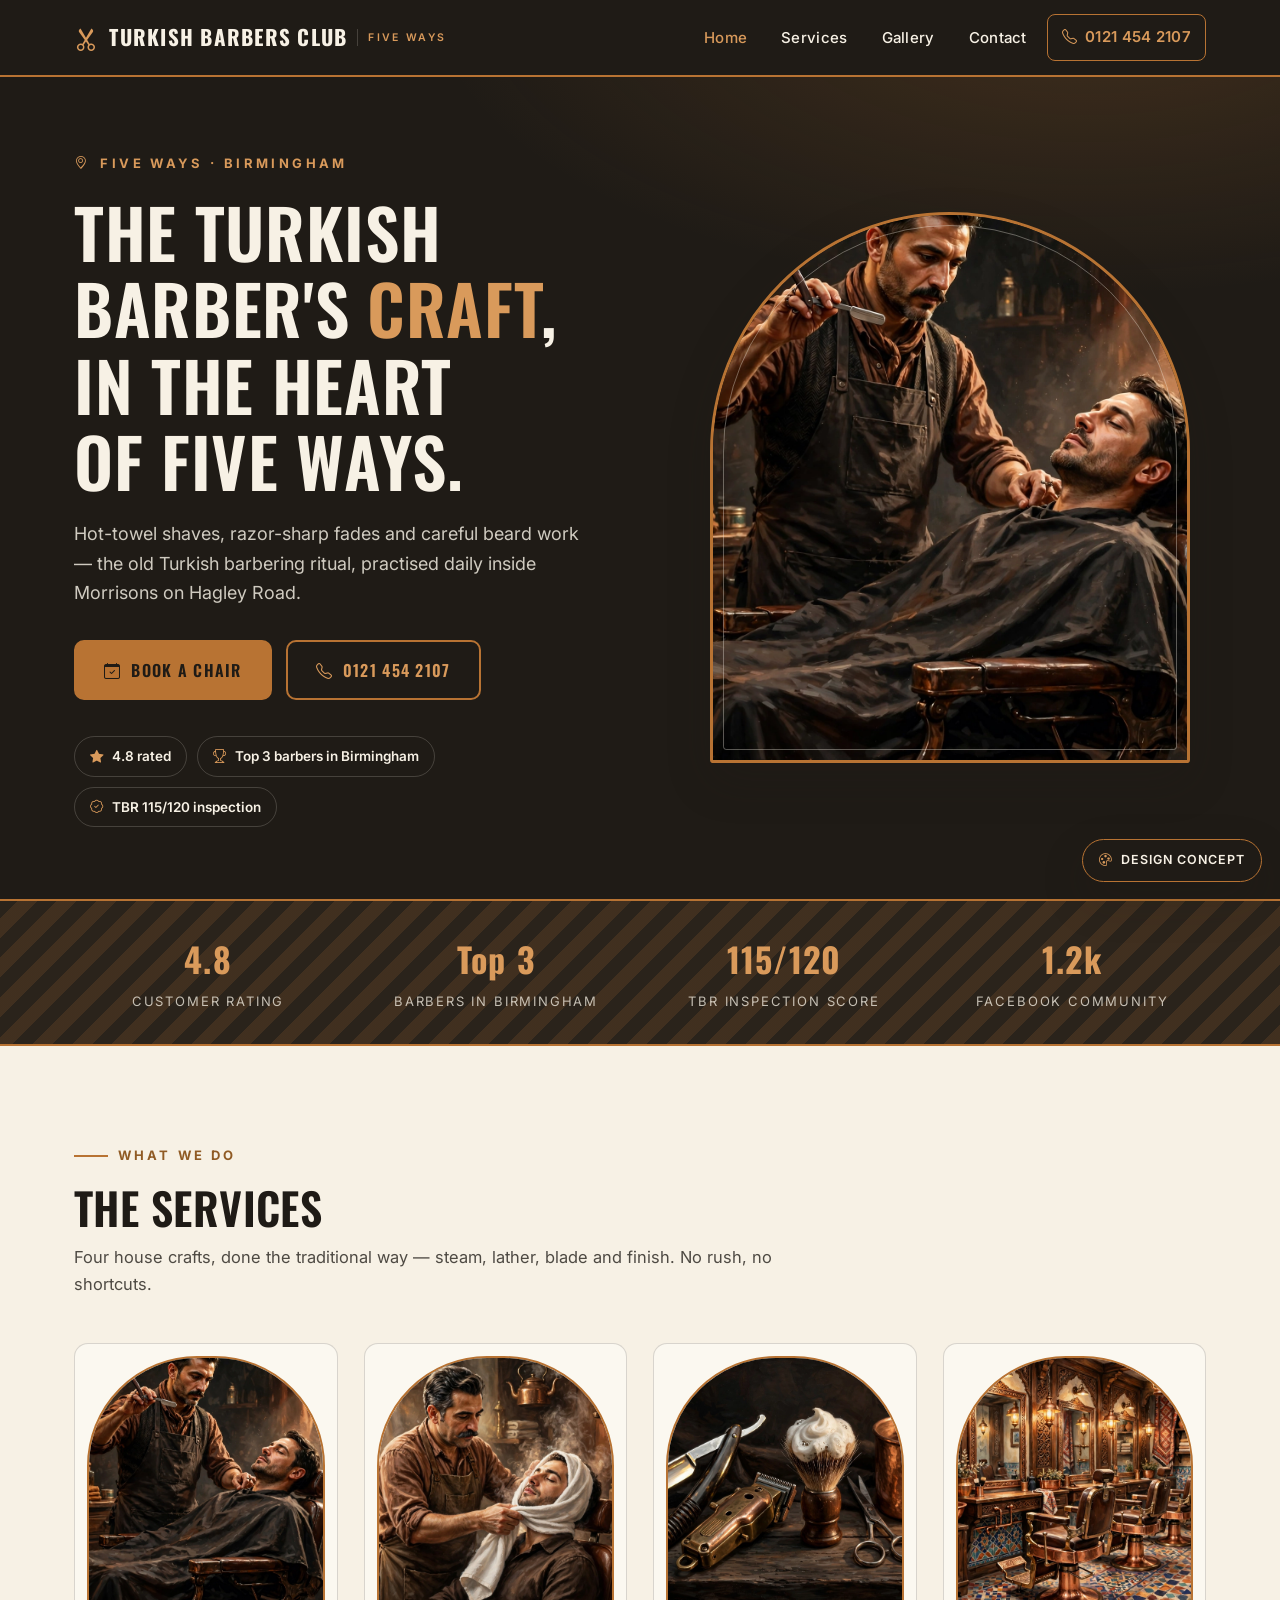
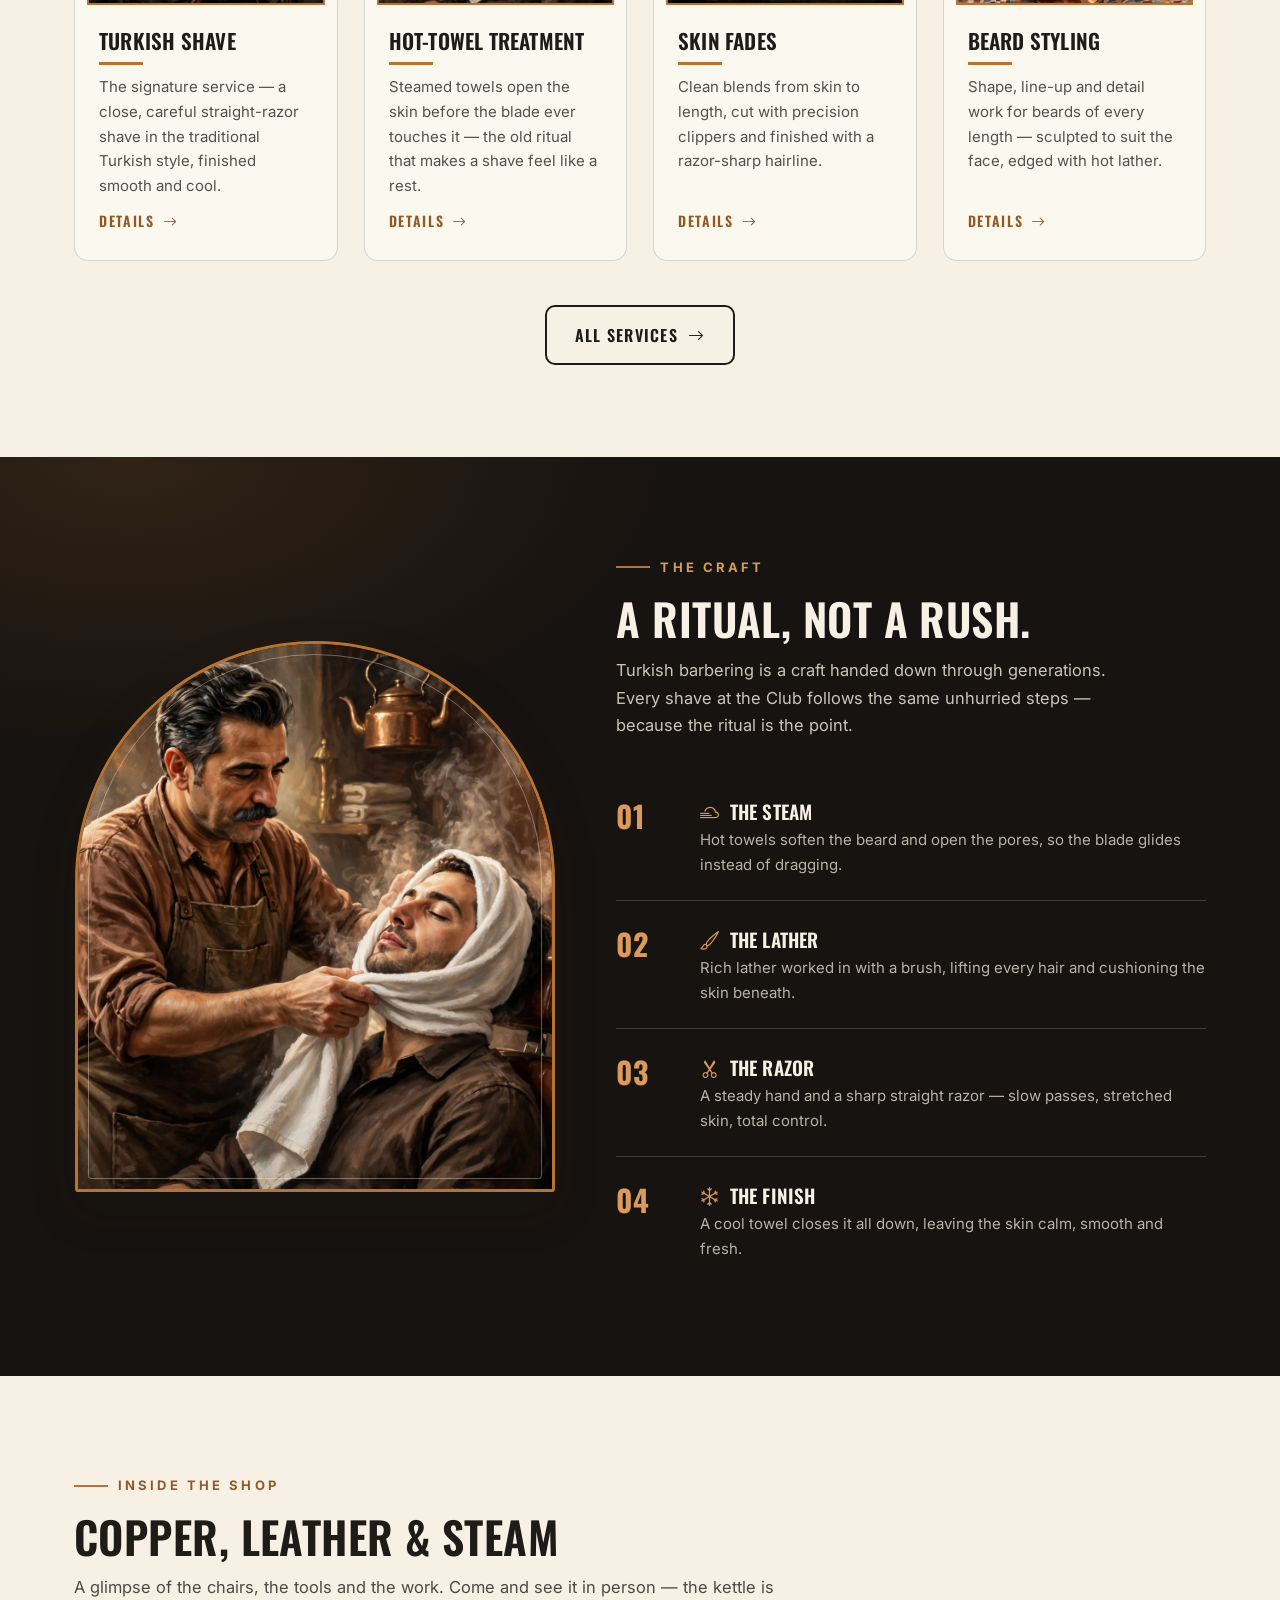
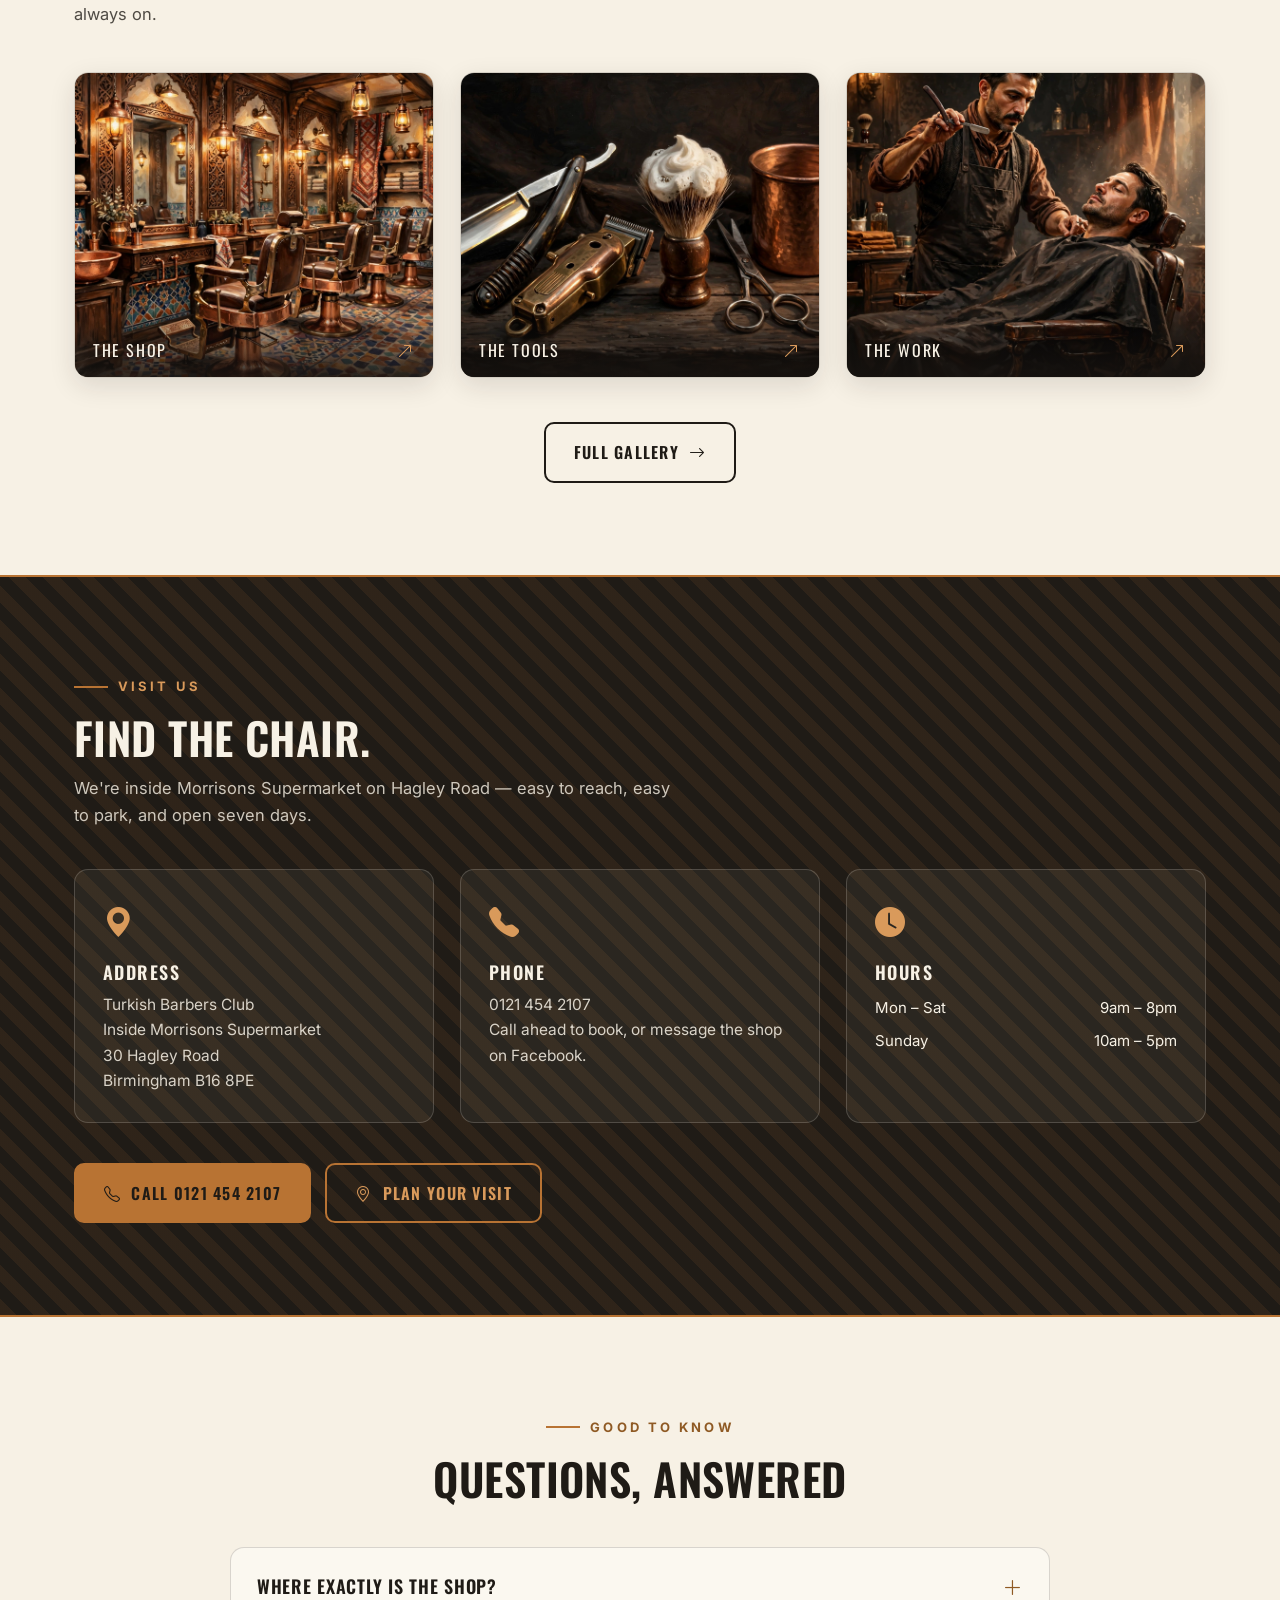
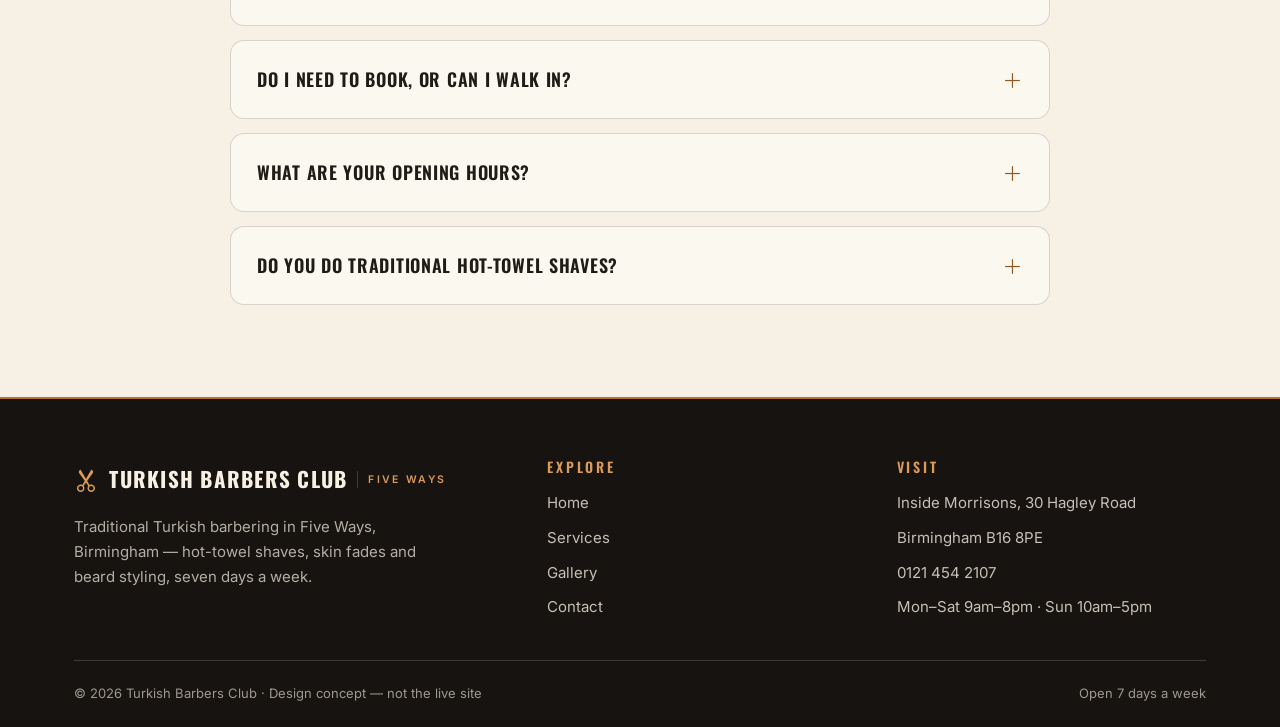
==== index.html @ b666303f "Demo website concept for Turkish Barbers Club Five Ways (Birmingham, UK)" ====
<!DOCTYPE html>
<html lang="en">
<head>
<meta charset="UTF-8">
<meta name="viewport" content="width=device-width, initial-scale=1.0">
<title>Turkish Barbers Club — Five Ways, Birmingham | Traditional Turkish Barbershop</title>
<meta name="description" content="Turkish Barbers Club, inside Morrisons Supermarket, 30 Hagley Road, Birmingham B16 8PE. Traditional Turkish barbering — hot-towel shaves, skin fades and beard styling. Rated 4.8, top 3 barbers in Birmingham.">
<link rel="preconnect" href="https://fonts.googleapis.com">
<link rel="preconnect" href="https://fonts.gstatic.com" crossorigin>
<link href="https://fonts.googleapis.com/css2?family=Oswald:wght@500;600;700&family=Inter:wght@400;500;600&display=swap" rel="stylesheet">
<link rel="stylesheet" href="https://cdn.jsdelivr.net/npm/bootstrap-icons@1.11.3/font/bootstrap-icons.min.css">
<link rel="stylesheet" href="styles.css">
</head>
<body>

<div class="concept-badge"><i class="bi bi-palette"></i> Design concept</div>

<header class="site-header">
  <div class="wrap header-inner">
    <a class="brand" href="index.html"><i class="bi bi-scissors"></i> Turkish Barbers Club <small>Five Ways</small></a>
    <button class="menu-toggle" id="menuToggle" aria-label="Open menu" aria-expanded="false"><i class="bi bi-list"></i></button>
    <nav class="main-nav" id="mainNav" aria-label="Main navigation">
      <ul>
        <li><a href="index.html" class="active">Home</a></li>
        <li><a href="services.html">Services</a></li>
        <li><a href="gallery.html">Gallery</a></li>
        <li><a href="contact.html">Contact</a></li>
        <li><a href="tel:01214542107" class="nav-phone"><i class="bi bi-telephone"></i> 0121 454 2107</a></li>
      </ul>
    </nav>
  </div>
</header>

<main>
  <!-- 1. HERO -->
  <section class="hero">
    <div class="wrap">
      <div>
        <span class="hero-kicker"><i class="bi bi-geo-alt"></i> Five Ways · Birmingham</span>
        <h1>The Turkish barber's <span class="copper">craft</span>, in the heart of Five Ways.</h1>
        <p class="hero-sub">Hot-towel shaves, razor-sharp fades and careful beard work — the old Turkish barbering ritual, practised daily inside Morrisons on Hagley Road.</p>
        <div class="hero-cta">
          <a class="btn btn-copper" href="contact.html"><i class="bi bi-calendar-check"></i> Book a chair</a>
          <a class="btn btn-ghost" href="tel:01214542107"><i class="bi bi-telephone"></i> 0121 454 2107</a>
        </div>
        <div class="trust-chips">
          <span class="trust-chip"><i class="bi bi-star-fill"></i> 4.8 rated</span>
          <span class="trust-chip"><i class="bi bi-trophy"></i> Top 3 barbers in Birmingham</span>
          <span class="trust-chip"><i class="bi bi-patch-check"></i> TBR 115/120 inspection</span>
        </div>
      </div>
      <div class="arch-frame">
        <img src="images/hero-barber.webp" alt="Painterly illustration of a Turkish barber with a straight razor over a reclined client">
      </div>
    </div>
  </section>

  <!-- STATS BAND -->
  <div class="kilim" aria-label="Shop facts">
    <div class="wrap">
      <div class="stat"><b>4.8</b><span>Customer rating</span></div>
      <div class="stat"><b>Top 3</b><span>Barbers in Birmingham</span></div>
      <div class="stat"><b>115/120</b><span>TBR inspection score</span></div>
      <div class="stat"><b>1.2k</b><span>Facebook community</span></div>
    </div>
  </div>

  <!-- 2. SERVICES SHOWCASE -->
  <section class="section">
    <div class="wrap">
      <div class="section-head">
        <span class="eyebrow">What we do</span>
        <h2>The services</h2>
        <p>Four house crafts, done the traditional way — steam, lather, blade and finish. No rush, no shortcuts.</p>
      </div>
      <div class="svc-grid">
        <a class="svc-card" href="services.html">
          <div class="svc-photo"><img src="images/hero-barber.webp" alt="Painterly illustration of a barber with a straight razor" loading="lazy"></div>
          <div class="svc-body">
            <h3>Turkish Shave</h3>
            <span class="svc-rule"></span>
            <p>The signature service — a close, careful straight-razor shave in the traditional Turkish style, finished smooth and cool.</p>
            <span class="svc-link">Details <i class="bi bi-arrow-right"></i></span>
          </div>
        </a>
        <a class="svc-card" href="services.html">
          <div class="svc-photo"><img src="images/hot-towel-ritual.webp" alt="Painterly illustration of the hot-towel shave ritual" loading="lazy"></div>
          <div class="svc-body">
            <h3>Hot-Towel Treatment</h3>
            <span class="svc-rule"></span>
            <p>Steamed towels open the skin before the blade ever touches it — the old ritual that makes a shave feel like a rest.</p>
            <span class="svc-link">Details <i class="bi bi-arrow-right"></i></span>
          </div>
        </a>
        <a class="svc-card" href="services.html">
          <div class="svc-photo"><img src="images/tools-still-life.webp" alt="Painterly still life of clippers, straight razor and shaving brush" loading="lazy"></div>
          <div class="svc-body">
            <h3>Skin Fades</h3>
            <span class="svc-rule"></span>
            <p>Clean blends from skin to length, cut with precision clippers and finished with a razor-sharp hairline.</p>
            <span class="svc-link">Details <i class="bi bi-arrow-right"></i></span>
          </div>
        </a>
        <a class="svc-card" href="services.html">
          <div class="svc-photo"><img src="images/shop-interior.webp" alt="Painterly illustration of the copper-toned shop interior" loading="lazy"></div>
          <div class="svc-body">
            <h3>Beard Styling</h3>
            <span class="svc-rule"></span>
            <p>Shape, line-up and detail work for beards of every length — sculpted to suit the face, edged with hot lather.</p>
            <span class="svc-link">Details <i class="bi bi-arrow-right"></i></span>
          </div>
        </a>
      </div>
      <div class="center-cta">
        <a class="btn btn-ghost-ink" href="services.html">All services <i class="bi bi-arrow-right"></i></a>
      </div>
    </div>
  </section>

  <!-- 3. THE CRAFT -->
  <section class="section craft">
    <div class="wrap craft-split">
      <div class="arch-frame">
        <img src="images/hot-towel-ritual.webp" alt="Painterly illustration of a barber wrapping a steaming hot towel around a client's face" loading="lazy">
      </div>
      <div>
        <span class="eyebrow">The craft</span>
        <h2>A ritual, not a rush.</h2>
        <p class="lede">Turkish barbering is a craft handed down through generations. Every shave at the Club follows the same unhurried steps — because the ritual is the point.</p>
        <ol class="ritual">
          <li>
            <span class="num">01</span>
            <div>
              <h3><i class="bi bi-cloud-fog2"></i> The steam</h3>
              <p>Hot towels soften the beard and open the pores, so the blade glides instead of dragging.</p>
            </div>
          </li>
          <li>
            <span class="num">02</span>
            <div>
              <h3><i class="bi bi-brush"></i> The lather</h3>
              <p>Rich lather worked in with a brush, lifting every hair and cushioning the skin beneath.</p>
            </div>
          </li>
          <li>
            <span class="num">03</span>
            <div>
              <h3><i class="bi bi-scissors"></i> The razor</h3>
              <p>A steady hand and a sharp straight razor — slow passes, stretched skin, total control.</p>
            </div>
          </li>
          <li>
            <span class="num">04</span>
            <div>
              <h3><i class="bi bi-snow"></i> The finish</h3>
              <p>A cool towel closes it all down, leaving the skin calm, smooth and fresh.</p>
            </div>
          </li>
        </ol>
      </div>
    </div>
  </section>

  <!-- 4. GALLERY PREVIEW -->
  <section class="section">
    <div class="wrap">
      <div class="section-head">
        <span class="eyebrow">Inside the shop</span>
        <h2>Copper, leather &amp; steam</h2>
        <p>A glimpse of the chairs, the tools and the work. Come and see it in person — the kettle is always on.</p>
      </div>
      <div class="g-grid">
        <a class="g-card" href="gallery.html">
          <img src="images/shop-interior.webp" alt="Painterly illustration of the copper-toned barbershop interior" loading="lazy">
          <div class="g-cap"><span>The shop</span><i class="bi bi-arrow-up-right"></i></div>
        </a>
        <a class="g-card" href="gallery.html">
          <img src="images/tools-still-life.webp" alt="Painterly still life of barber tools on dark wood" loading="lazy">
          <div class="g-cap"><span>The tools</span><i class="bi bi-arrow-up-right"></i></div>
        </a>
        <a class="g-card" href="gallery.html">
          <img src="images/hero-barber.webp" alt="Painterly illustration of a barber mid-shave" loading="lazy">
          <div class="g-cap"><span>The work</span><i class="bi bi-arrow-up-right"></i></div>
        </a>
      </div>
      <div class="center-cta">
        <a class="btn btn-ghost-ink" href="gallery.html">Full gallery <i class="bi bi-arrow-right"></i></a>
      </div>
    </div>
  </section>

  <!-- 5. VISIT BAND -->
  <section class="section visit">
    <div class="wrap">
      <span class="eyebrow" style="color: var(--copper-soft);">Visit us</span>
      <h2>Find the chair.</h2>
      <p class="lede">We're inside Morrisons Supermarket on Hagley Road — easy to reach, easy to park, and open seven days.</p>
      <div class="visit-grid">
        <div class="visit-card">
          <i class="bi bi-geo-alt-fill big"></i>
          <h3>Address</h3>
          <p>Turkish Barbers Club<br>Inside Morrisons Supermarket<br>30 Hagley Road<br>Birmingham B16 8PE</p>
        </div>
        <div class="visit-card">
          <i class="bi bi-telephone-fill big"></i>
          <h3>Phone</h3>
          <p><a href="tel:01214542107">0121 454 2107</a></p>
          <p>Call ahead to book, or message the shop on Facebook.</p>
        </div>
        <div class="visit-card">
          <i class="bi bi-clock-fill big"></i>
          <h3>Hours</h3>
          <ul class="hours-mini">
            <li><span>Mon – Sat</span><span>9am – 8pm</span></li>
            <li><span>Sunday</span><span>10am – 5pm</span></li>
          </ul>
        </div>
      </div>
      <div class="visit-cta">
        <a class="btn btn-copper" href="tel:01214542107"><i class="bi bi-telephone"></i> Call 0121 454 2107</a>
        <a class="btn btn-ghost" href="contact.html"><i class="bi bi-geo-alt"></i> Plan your visit</a>
      </div>
    </div>
  </section>

  <!-- 6. FAQ -->
  <section class="section">
    <div class="wrap">
      <div class="section-head" style="margin-left:auto; margin-right:auto; text-align:center;">
        <span class="eyebrow" style="justify-content:center;">Good to know</span>
        <h2>Questions, answered</h2>
      </div>
      <div class="faq-list">
        <details class="faq-item">
          <summary>Where exactly is the shop? <i class="bi bi-plus-lg"></i></summary>
          <div class="faq-a">You'll find us inside Morrisons Supermarket at 30 Hagley Road, Birmingham B16 8PE — in the Five Ways area. Just head into the store and follow the signs.</div>
        </details>
        <details class="faq-item">
          <summary>Do I need to book, or can I walk in? <i class="bi bi-plus-lg"></i></summary>
          <div class="faq-a">You can book through Booksy or send the shop a message on Facebook to reserve a chair. Calling <a href="tel:01214542107">0121 454 2107</a> ahead is the quickest way to check availability.</div>
        </details>
        <details class="faq-item">
          <summary>What are your opening hours? <i class="bi bi-plus-lg"></i></summary>
          <div class="faq-a">We're open Monday to Saturday, 9am to 8pm, and Sundays 10am to 5pm — seven days a week.</div>
        </details>
        <details class="faq-item">
          <summary>Do you do traditional hot-towel shaves? <i class="bi bi-plus-lg"></i></summary>
          <div class="faq-a">Yes — the hot-towel shave is our house specialty. Steamed towels, rich lather and a straight razor, finished the traditional Turkish way. See the <a href="services.html">services page</a> for the full ritual.</div>
        </details>
      </div>
    </div>
  </section>
</main>

<footer class="site-footer">
  <div class="wrap">
    <div class="footer-grid">
      <div>
        <a class="brand" href="index.html" style="margin-bottom:16px;"><i class="bi bi-scissors"></i> Turkish Barbers Club <small>Five Ways</small></a>
        <p style="color: rgba(247,241,229,0.7); max-width: 42ch; font-size: 15px;">Traditional Turkish barbering in Five Ways, Birmingham — hot-towel shaves, skin fades and beard styling, seven days a week.</p>
      </div>
      <div>
        <h4>Explore</h4>
        <ul>
          <li><a href="index.html">Home</a></li>
          <li><a href="services.html">Services</a></li>
          <li><a href="gallery.html">Gallery</a></li>
          <li><a href="contact.html">Contact</a></li>
        </ul>
      </div>
      <div>
        <h4>Visit</h4>
        <ul>
          <li>Inside Morrisons, 30 Hagley Road</li>
          <li>Birmingham B16 8PE</li>
          <li><a href="tel:01214542107">0121 454 2107</a></li>
          <li>Mon–Sat 9am–8pm · Sun 10am–5pm</li>
        </ul>
      </div>
    </div>
    <div class="foot-note">
      <span>© 2026 Turkish Barbers Club · Design concept — not the live site</span>
      <span>Open 7 days a week</span>
    </div>
  </div>
</footer>

<script>
(function () {
  var btn = document.getElementById('menuToggle');
  var nav = document.getElementById('mainNav');
  btn.addEventListener('click', function () {
    var open = nav.classList.toggle('open');
    btn.setAttribute('aria-expanded', open ? 'true' : 'false');
    btn.innerHTML = open ? '<i class="bi bi-x-lg"></i>' : '<i class="bi bi-list"></i>';
  });
  nav.querySelectorAll('a').forEach(function (a) {
    a.addEventListener('click', function () { nav.classList.remove('open'); });
  });
})();
</script>
</body>
</html>
---- styles.css ----
/* Turkish Barbers Club — Five Ways | Design concept
   Palette: charcoal-brown #1F1B16 · warm cream #F7F1E5 · copper #B87333
   Headings: Oswald · Body: Inter */

:root {
  --ink: #1F1B16;
  --ink-2: #2A231B;
  --ink-3: #171310;
  --cream: #F7F1E5;
  --cream-2: #EFE5D0;
  --cream-3: #FBF8F0;
  --copper: #B87333;
  --copper-soft: #D99A5B;
  --copper-deep: #8F5A24;
  --line: rgba(31, 27, 22, 0.16);
  --line-cream: rgba(247, 241, 229, 0.18);
  --shadow: 0 18px 45px rgba(31, 27, 22, 0.18);
  --radius: 14px;
}

* { margin: 0; padding: 0; box-sizing: border-box; }

html { scroll-behavior: smooth; }

body {
  font-family: 'Inter', system-ui, sans-serif;
  background: var(--cream);
  color: var(--ink);
  line-height: 1.65;
  font-size: 16.5px;
  -webkit-font-smoothing: antialiased;
}

img { display: block; max-width: 100%; }

h1, h2, h3, h4 {
  font-family: 'Oswald', sans-serif;
  font-weight: 600;
  line-height: 1.12;
  letter-spacing: 0.01em;
  text-transform: uppercase;
}

a { color: inherit; }

.wrap { max-width: 1180px; margin: 0 auto; padding: 0 24px; }

.section { padding: 92px 0; }

/* ---------- Concept badge ---------- */
.concept-badge {
  position: fixed;
  bottom: 18px;
  right: 18px;
  z-index: 1500;
  background: var(--ink);
  color: var(--cream);
  font-size: 12.5px;
  font-weight: 600;
  letter-spacing: 0.08em;
  text-transform: uppercase;
  padding: 10px 16px;
  border-radius: 999px;
  border: 1px solid var(--copper);
  box-shadow: var(--shadow);
  display: flex;
  align-items: center;
  gap: 8px;
  pointer-events: none;
}
.concept-badge i { color: var(--copper-soft); }

/* ---------- Header ---------- */
.site-header {
  position: sticky;
  top: 0;
  z-index: 1000;
  background: var(--ink);
  border-bottom: 2px solid var(--copper);
}
.header-inner {
  display: flex;
  align-items: center;
  justify-content: space-between;
  gap: 16px;
  padding-top: 14px;
  padding-bottom: 14px;
}
.brand {
  font-family: 'Oswald', sans-serif;
  font-weight: 700;
  font-size: 21px;
  letter-spacing: 0.06em;
  text-transform: uppercase;
  color: var(--cream);
  text-decoration: none;
  display: flex;
  align-items: center;
  gap: 10px;
}
.brand i { color: var(--copper-soft); font-size: 24px; }
.brand small {
  font-family: 'Inter', sans-serif;
  font-weight: 600;
  font-size: 10.5px;
  letter-spacing: 0.22em;
  color: var(--copper-soft);
  border-left: 1px solid var(--line-cream);
  padding-left: 10px;
}

.menu-toggle {
  display: none;
  background: none;
  border: 1px solid var(--line-cream);
  color: var(--cream);
  font-size: 24px;
  width: 46px;
  height: 46px;
  border-radius: 10px;
  cursor: pointer;
  align-items: center;
  justify-content: center;
  position: relative;
  z-index: 2001; /* above the open dropdown */
}

.main-nav ul {
  display: flex;
  align-items: center;
  gap: 6px;
  list-style: none;
}
.main-nav a {
  color: var(--cream);
  text-decoration: none;
  font-weight: 500;
  font-size: 15px;
  padding: 10px 14px;
  border-radius: 8px;
  letter-spacing: 0.02em;
}
.main-nav a:hover { background: rgba(247, 241, 229, 0.1); }
.main-nav a.active { color: var(--copper-soft); }
.nav-phone {
  border: 1px solid var(--copper);
  color: var(--copper-soft) !important;
  display: inline-flex;
  align-items: center;
  gap: 8px;
  font-weight: 600 !important;
}
.nav-phone:hover { background: var(--copper) !important; color: var(--ink) !important; }

/* ---------- Buttons ---------- */
.btn {
  display: inline-flex;
  align-items: center;
  gap: 10px;
  font-family: 'Oswald', sans-serif;
  font-weight: 600;
  font-size: 16px;
  letter-spacing: 0.08em;
  text-transform: uppercase;
  text-decoration: none;
  padding: 15px 28px;
  border-radius: 10px;
  border: 2px solid transparent;
  cursor: pointer;
  transition: transform 0.15s ease, background 0.15s ease, color 0.15s ease;
}
.btn:hover { transform: translateY(-2px); }
.btn-copper { background: var(--copper); color: var(--ink); border-color: var(--copper); }
.btn-copper:hover { background: var(--copper-soft); border-color: var(--copper-soft); }
.btn-ghost { border-color: var(--copper); color: var(--copper-soft); }
.btn-ghost:hover { background: var(--copper); color: var(--ink); }
.btn-ghost-ink { border-color: var(--ink); color: var(--ink); }
.btn-ghost-ink:hover { background: var(--ink); color: var(--cream); }
.btn-cream { background: var(--cream); color: var(--ink); border-color: var(--cream); }
.btn-cream:hover { background: #fff; }

/* ---------- Type helpers ---------- */
.eyebrow {
  display: inline-flex;
  align-items: center;
  gap: 10px;
  font-size: 13px;
  font-weight: 700;
  letter-spacing: 0.24em;
  text-transform: uppercase;
  color: var(--copper-deep);
  margin-bottom: 16px;
}
.eyebrow::before { content: ""; width: 34px; height: 2px; background: var(--copper); }
.section-head { margin-bottom: 44px; max-width: 720px; }
.section-head h2 { font-size: clamp(30px, 4vw, 44px); margin-bottom: 12px; }
.section-head p { color: rgba(31, 27, 22, 0.78); }

/* ---------- Hero (split, arched portrait) ---------- */
.hero {
  background:
    radial-gradient(1100px 500px at 85% -10%, rgba(184, 115, 51, 0.22), transparent 60%),
    var(--ink);
  color: var(--cream);
  overflow: hidden;
}
.hero .wrap {
  display: grid;
  grid-template-columns: 1.05fr 0.95fr;
  gap: 56px;
  align-items: center;
  padding-top: 72px;
  padding-bottom: 72px;
}
.hero-kicker {
  display: inline-flex;
  align-items: center;
  gap: 10px;
  font-size: 13px;
  font-weight: 700;
  letter-spacing: 0.26em;
  text-transform: uppercase;
  color: var(--copper-soft);
  margin-bottom: 20px;
}
.hero h1 {
  font-size: clamp(42px, 5.6vw, 68px);
  margin-bottom: 20px;
  text-wrap: balance;
}
.hero h1 .copper { color: var(--copper-soft); }
.hero-sub {
  font-size: 18px;
  color: rgba(247, 241, 229, 0.82);
  max-width: 46ch;
  margin-bottom: 32px;
}
.hero-cta { display: flex; flex-wrap: wrap; gap: 14px; margin-bottom: 36px; }
.trust-chips { display: flex; flex-wrap: wrap; gap: 10px; }
.trust-chip {
  display: inline-flex;
  align-items: center;
  gap: 8px;
  font-size: 13.5px;
  font-weight: 600;
  color: var(--cream);
  border: 1px solid var(--line-cream);
  border-radius: 999px;
  padding: 8px 15px;
}
.trust-chip i { color: var(--copper-soft); }

.arch-frame {
  position: relative;
  border-radius: 999px 999px var(--radius) var(--radius);
  overflow: hidden;
  border: 3px solid var(--copper);
  box-shadow: var(--shadow);
  max-width: 480px;
  margin: 0 auto;
}
.arch-frame img { width: 100%; height: 100%; aspect-ratio: 4 / 4.6; object-fit: cover; }
.arch-frame::after {
  content: "";
  position: absolute;
  inset: 10px;
  border: 1px solid rgba(247, 241, 229, 0.35);
  border-radius: inherit;
  pointer-events: none;
}

/* ---------- Kilim pattern band ---------- */
.kilim {
  background:
    repeating-linear-gradient(-45deg, rgba(184,115,51,0.16) 0 14px, transparent 14px 28px),
    var(--ink-2);
  border-top: 2px solid var(--copper);
  border-bottom: 2px solid var(--copper);
  color: var(--cream);
}
.kilim .wrap {
  display: grid;
  grid-template-columns: repeat(4, 1fr);
  gap: 20px;
  padding-top: 30px;
  padding-bottom: 30px;
  text-align: center;
}
.stat b {
  display: block;
  font-family: 'Oswald', sans-serif;
  font-size: 34px;
  font-weight: 700;
  color: var(--copper-soft);
  letter-spacing: 0.03em;
}
.stat span { font-size: 13px; letter-spacing: 0.14em; text-transform: uppercase; color: rgba(247,241,229,0.75); }

/* ---------- Service cards ---------- */
.svc-grid {
  display: grid;
  grid-template-columns: repeat(4, 1fr);
  gap: 26px;
}
.svc-card {
  background: var(--cream-3);
  border: 1px solid var(--line);
  border-radius: var(--radius);
  overflow: hidden;
  text-decoration: none;
  display: flex;
  flex-direction: column;
  transition: transform 0.18s ease, box-shadow 0.18s ease;
}
.svc-card:hover { transform: translateY(-6px); box-shadow: var(--shadow); }
.svc-photo { overflow: hidden; border-radius: 110px 110px 0 0; margin: 12px 12px 0; border: 2px solid var(--copper); }
.svc-photo img { width: 100%; aspect-ratio: 1 / 1.05; object-fit: cover; transition: transform 0.4s ease; }
.svc-card:hover .svc-photo img { transform: scale(1.05); }
.svc-body { padding: 24px 24px 28px; display: flex; flex-direction: column; gap: 10px; flex: 1; }
.svc-body h3 { font-size: 21px; color: var(--ink); }
.svc-rule { width: 44px; height: 3px; background: var(--copper); }
.svc-body p { font-size: 15px; color: rgba(31, 27, 22, 0.76); flex: 1; }
.svc-link {
  font-family: 'Oswald', sans-serif;
  font-size: 14px;
  font-weight: 600;
  letter-spacing: 0.12em;
  text-transform: uppercase;
  color: var(--copper-deep);
  display: inline-flex;
  align-items: center;
  gap: 8px;
}
.center-cta { text-align: center; margin-top: 44px; }

/* ---------- Craft (dark ritual) ---------- */
.craft {
  background:
    radial-gradient(900px 480px at 10% 0%, rgba(184, 115, 51, 0.16), transparent 60%),
    var(--ink-3);
  color: var(--cream);
}
.craft .eyebrow { color: var(--copper-soft); }
.craft h2 { font-size: clamp(30px, 4vw, 44px); margin-bottom: 14px; }
.craft .lede { color: rgba(247, 241, 229, 0.8); max-width: 52ch; margin-bottom: 40px; }
.craft-split { display: grid; grid-template-columns: 0.9fr 1.1fr; gap: 60px; align-items: center; }
.ritual { list-style: none; display: grid; gap: 6px; }
.ritual li {
  display: grid;
  grid-template-columns: 64px 1fr;
  gap: 20px;
  padding: 22px 0;
  border-bottom: 1px solid var(--line-cream);
  align-items: start;
}
.ritual li:last-child { border-bottom: none; }
.ritual .num {
  font-family: 'Oswald', sans-serif;
  font-size: 30px;
  font-weight: 700;
  color: var(--copper-soft);
  line-height: 1;
}
.ritual h3 { font-size: 19px; margin-bottom: 6px; color: var(--cream); display: flex; align-items: center; gap: 10px; }
.ritual h3 i { color: var(--copper-soft); }
.ritual p { font-size: 15px; color: rgba(247, 241, 229, 0.72); }

/* ---------- Gallery preview ---------- */
.g-grid { display: grid; grid-template-columns: repeat(3, 1fr); gap: 26px; }
.g-card {
  position: relative;
  border-radius: var(--radius);
  overflow: hidden;
  border: 1px solid var(--line);
  text-decoration: none;
  box-shadow: 0 8px 26px rgba(31, 27, 22, 0.12);
}
.g-card img { width: 100%; aspect-ratio: 4 / 3.4; object-fit: cover; transition: transform 0.4s ease; }
.g-card:hover img { transform: scale(1.05); }
.g-cap {
  position: absolute;
  left: 0; right: 0; bottom: 0;
  display: flex;
  align-items: center;
  justify-content: space-between;
  padding: 34px 18px 14px;
  background: linear-gradient(transparent, rgba(23, 19, 16, 0.88));
  color: var(--cream);
  font-family: 'Oswald', sans-serif;
  font-size: 16px;
  letter-spacing: 0.1em;
  text-transform: uppercase;
}
.g-cap i { color: var(--copper-soft); }

/* ---------- Visit band ---------- */
.visit {
  background:
    repeating-linear-gradient(45deg, rgba(184,115,51,0.10) 0 12px, transparent 12px 24px),
    var(--ink);
  color: var(--cream);
  border-top: 2px solid var(--copper);
  border-bottom: 2px solid var(--copper);
}
.visit h2 { font-size: clamp(30px, 4vw, 44px); margin-bottom: 12px; }
.visit .lede { color: rgba(247, 241, 229, 0.8); margin-bottom: 40px; max-width: 60ch; }
.visit-grid { display: grid; grid-template-columns: repeat(3, 1fr); gap: 26px; margin-bottom: 40px; }
.visit-card {
  background: rgba(247, 241, 229, 0.05);
  border: 1px solid var(--line-cream);
  border-radius: var(--radius);
  padding: 28px;
}
.visit-card i.big { font-size: 30px; color: var(--copper-soft); display: block; margin-bottom: 14px; }
.visit-card h3 { font-size: 18px; margin-bottom: 10px; letter-spacing: 0.08em; }
.visit-card p, .visit-card a { font-size: 15.5px; color: rgba(247, 241, 229, 0.85); text-decoration: none; }
.visit-card a:hover { color: var(--copper-soft); }
.visit-card .hours-mini { list-style: none; }
.visit-card .hours-mini li { display: flex; justify-content: space-between; padding: 4px 0; font-size: 15px; }
.visit-cta { display: flex; flex-wrap: wrap; gap: 14px; }

/* ---------- FAQ ---------- */
.faq-list { max-width: 820px; margin: 0 auto; display: grid; gap: 14px; }
.faq-item {
  background: var(--cream-3);
  border: 1px solid var(--line);
  border-radius: var(--radius);
  overflow: hidden;
}
.faq-item summary {
  list-style: none;
  cursor: pointer;
  display: flex;
  align-items: center;
  justify-content: space-between;
  gap: 16px;
  padding: 22px 26px;
  font-family: 'Oswald', sans-serif;
  font-size: 18px;
  font-weight: 600;
  letter-spacing: 0.04em;
  text-transform: uppercase;
}
.faq-item summary::-webkit-details-marker { display: none; }
.faq-item summary i { color: var(--copper-deep); font-size: 20px; transition: transform 0.2s ease; flex-shrink: 0; }
.faq-item[open] summary i { transform: rotate(45deg); }
.faq-item .faq-a { padding: 0 26px 24px; color: rgba(31, 27, 22, 0.8); font-size: 15.5px; }
.faq-item .faq-a a { color: var(--copper-deep); font-weight: 600; }

/* ---------- Page hero (inner pages) ---------- */
.page-hero { background: var(--ink); color: var(--cream); border-bottom: 2px solid var(--copper); }
.page-hero .wrap { padding-top: 64px; padding-bottom: 64px; }
.page-hero h1 { font-size: clamp(36px, 5vw, 56px); margin-bottom: 14px; }
.page-hero h1 .copper { color: var(--copper-soft); }
.page-hero p { color: rgba(247, 241, 229, 0.8); max-width: 62ch; font-size: 17px; }
.crumbs { font-size: 13px; letter-spacing: 0.14em; text-transform: uppercase; color: var(--copper-soft); margin-bottom: 18px; display: block; }
.crumbs a { color: var(--copper-soft); text-decoration: none; }

/* ---------- Services page feature rows ---------- */
.feat-row {
  display: grid;
  grid-template-columns: 1fr 1fr;
  gap: 56px;
  align-items: center;
  padding: 46px 0;
  border-bottom: 1px solid var(--line);
}
.feat-row:last-of-type { border-bottom: none; }
.feat-row.flip .feat-img { order: 2; }
.feat-img { border-radius: var(--radius); overflow: hidden; border: 2px solid var(--copper); box-shadow: var(--shadow); }
.feat-img img { width: 100%; aspect-ratio: 4 / 3; object-fit: cover; }
.feat-text .eyebrow { margin-bottom: 12px; }
.feat-text h2 { font-size: clamp(26px, 3.4vw, 36px); margin-bottom: 14px; }
.feat-text p { color: rgba(31, 27, 22, 0.78); margin-bottom: 14px; }
.feat-text ul { list-style: none; display: grid; gap: 8px; margin: 18px 0 4px; }
.feat-text ul li { display: flex; gap: 10px; align-items: flex-start; font-size: 15.5px; color: rgba(31,27,22,0.85); }
.feat-text ul li i { color: var(--copper-deep); margin-top: 4px; }
.note-strip {
  background: var(--cream-2);
  border: 1px solid var(--line);
  border-left: 4px solid var(--copper);
  border-radius: 10px;
  padding: 20px 24px;
  margin-top: 40px;
  font-size: 15.5px;
  color: rgba(31, 27, 22, 0.85);
  display: flex;
  gap: 14px;
  align-items: flex-start;
}
.note-strip i { color: var(--copper-deep); font-size: 22px; }

/* ---------- Gallery page ---------- */
.gallery-grid { display: grid; grid-template-columns: repeat(2, 1fr); gap: 26px; }
.gallery-grid figure {
  border-radius: var(--radius);
  overflow: hidden;
  border: 2px solid var(--copper);
  box-shadow: 0 8px 26px rgba(31, 27, 22, 0.12);
  background: var(--ink);
}
.gallery-grid img { width: 100%; aspect-ratio: 4 / 3; object-fit: cover; }
.gallery-grid figcaption {
  padding: 16px 20px;
  color: var(--cream);
  font-family: 'Oswald', sans-serif;
  font-size: 15px;
  letter-spacing: 0.1em;
  text-transform: uppercase;
  display: flex;
  align-items: center;
  gap: 10px;
}
.gallery-grid figcaption i { color: var(--copper-soft); }

/* ---------- Contact page ---------- */
.contact-grid { display: grid; grid-template-columns: repeat(3, 1fr); gap: 26px; margin-bottom: 50px; }
.contact-card {
  background: var(--cream-3);
  border: 1px solid var(--line);
  border-top: 4px solid var(--copper);
  border-radius: var(--radius);
  padding: 32px 28px;
}
.contact-card i.big { font-size: 32px; color: var(--copper-deep); display: block; margin-bottom: 16px; }
.contact-card h2 { font-size: 20px; margin-bottom: 12px; }
.contact-card p { font-size: 15.5px; color: rgba(31, 27, 22, 0.78); margin-bottom: 8px; }
.contact-card a.tel { font-family: 'Oswald', sans-serif; font-size: 24px; font-weight: 700; color: var(--ink); text-decoration: none; letter-spacing: 0.03em; }
.contact-card a.tel:hover { color: var(--copper-deep); }
.hours-table { width: 100%; border-collapse: collapse; font-size: 15.5px; }
.hours-table td { padding: 10px 4px; border-bottom: 1px solid var(--line); }
.hours-table tr:last-child td { border-bottom: none; }
.hours-table td:last-child { text-align: right; font-weight: 600; }
.map-wrap { border-radius: var(--radius); overflow: hidden; border: 2px solid var(--copper); box-shadow: var(--shadow); }

/* ---------- Footer ---------- */
.site-footer { background: var(--ink-3); color: var(--cream); border-top: 2px solid var(--copper); }
.footer-grid {
  display: grid;
  grid-template-columns: 1.4fr 1fr 1fr;
  gap: 40px;
  padding: 60px 0 40px;
}
.site-footer h4 {
  font-size: 14px;
  letter-spacing: 0.2em;
  color: var(--copper-soft);
  margin-bottom: 16px;
}
.site-footer ul { list-style: none; display: grid; gap: 10px; }
.site-footer ul a { color: rgba(247, 241, 229, 0.78); text-decoration: none; font-size: 15px; }
.site-footer ul a:hover { color: var(--copper-soft); }
.site-footer ul li { color: rgba(247, 241, 229, 0.78); font-size: 15px; }
.foot-note {
  display: flex;
  flex-wrap: wrap;
  gap: 10px;
  justify-content: space-between;
  padding: 22px 0;
  border-top: 1px solid var(--line-cream);
  font-size: 13px;
  color: rgba(247, 241, 229, 0.6);
}

/* ---------- Responsive ---------- */
@media (max-width: 960px) {
  .svc-grid { grid-template-columns: repeat(2, 1fr); }
  .g-grid { grid-template-columns: repeat(2, 1fr); }
  .visit-grid { grid-template-columns: 1fr; }
  .contact-grid { grid-template-columns: 1fr; }
  .kilim .wrap { grid-template-columns: repeat(2, 1fr); gap: 28px; }
  .craft-split, .feat-row, .hero .wrap { grid-template-columns: 1fr; }
  .feat-row.flip .feat-img { order: 0; }
  .hero .wrap { gap: 44px; }
  .arch-frame { max-width: 420px; }
  .gallery-grid { grid-template-columns: 1fr; }
  .footer-grid { grid-template-columns: 1fr; gap: 32px; }
}

@media (max-width: 720px) {
  .brand { font-size: 14.5px; white-space: nowrap; }
  .brand i { font-size: 19px; }
  .brand small { font-size: 8.5px; letter-spacing: 0.14em; }
  .menu-toggle { display: inline-flex; }
  .main-nav {
    display: none;
    position: absolute;
    top: 100%;
    left: 0;
    right: 0;
    background: var(--ink-3);
    border-bottom: 2px solid var(--copper);
    z-index: 2000; /* above all page content */
    box-shadow: 0 24px 40px rgba(0, 0, 0, 0.45);
  }
  .main-nav.open { display: block; }
  .main-nav ul { flex-direction: column; align-items: stretch; padding: 10px 0 16px; gap: 0; }
  .main-nav li { border-top: 1px solid var(--line-cream); }
  .main-nav a { display: block; padding: 16px 24px; font-size: 17px; border-radius: 0; }
  .nav-phone { margin: 14px 24px 4px; text-align: center; justify-content: center; border-radius: 10px; }

  .svc-grid { grid-template-columns: 1fr; }
  .g-grid { grid-template-columns: 1fr; }
  .section { padding: 64px 0; }
  .hero .wrap { padding-top: 52px; padding-bottom: 52px; }
  .concept-badge { bottom: 12px; right: 12px; font-size: 11px; padding: 8px 12px; }
  .btn { width: 100%; justify-content: center; }
  .hero-cta .btn { width: auto; }
  .ritual li { grid-template-columns: 48px 1fr; gap: 14px; }
}
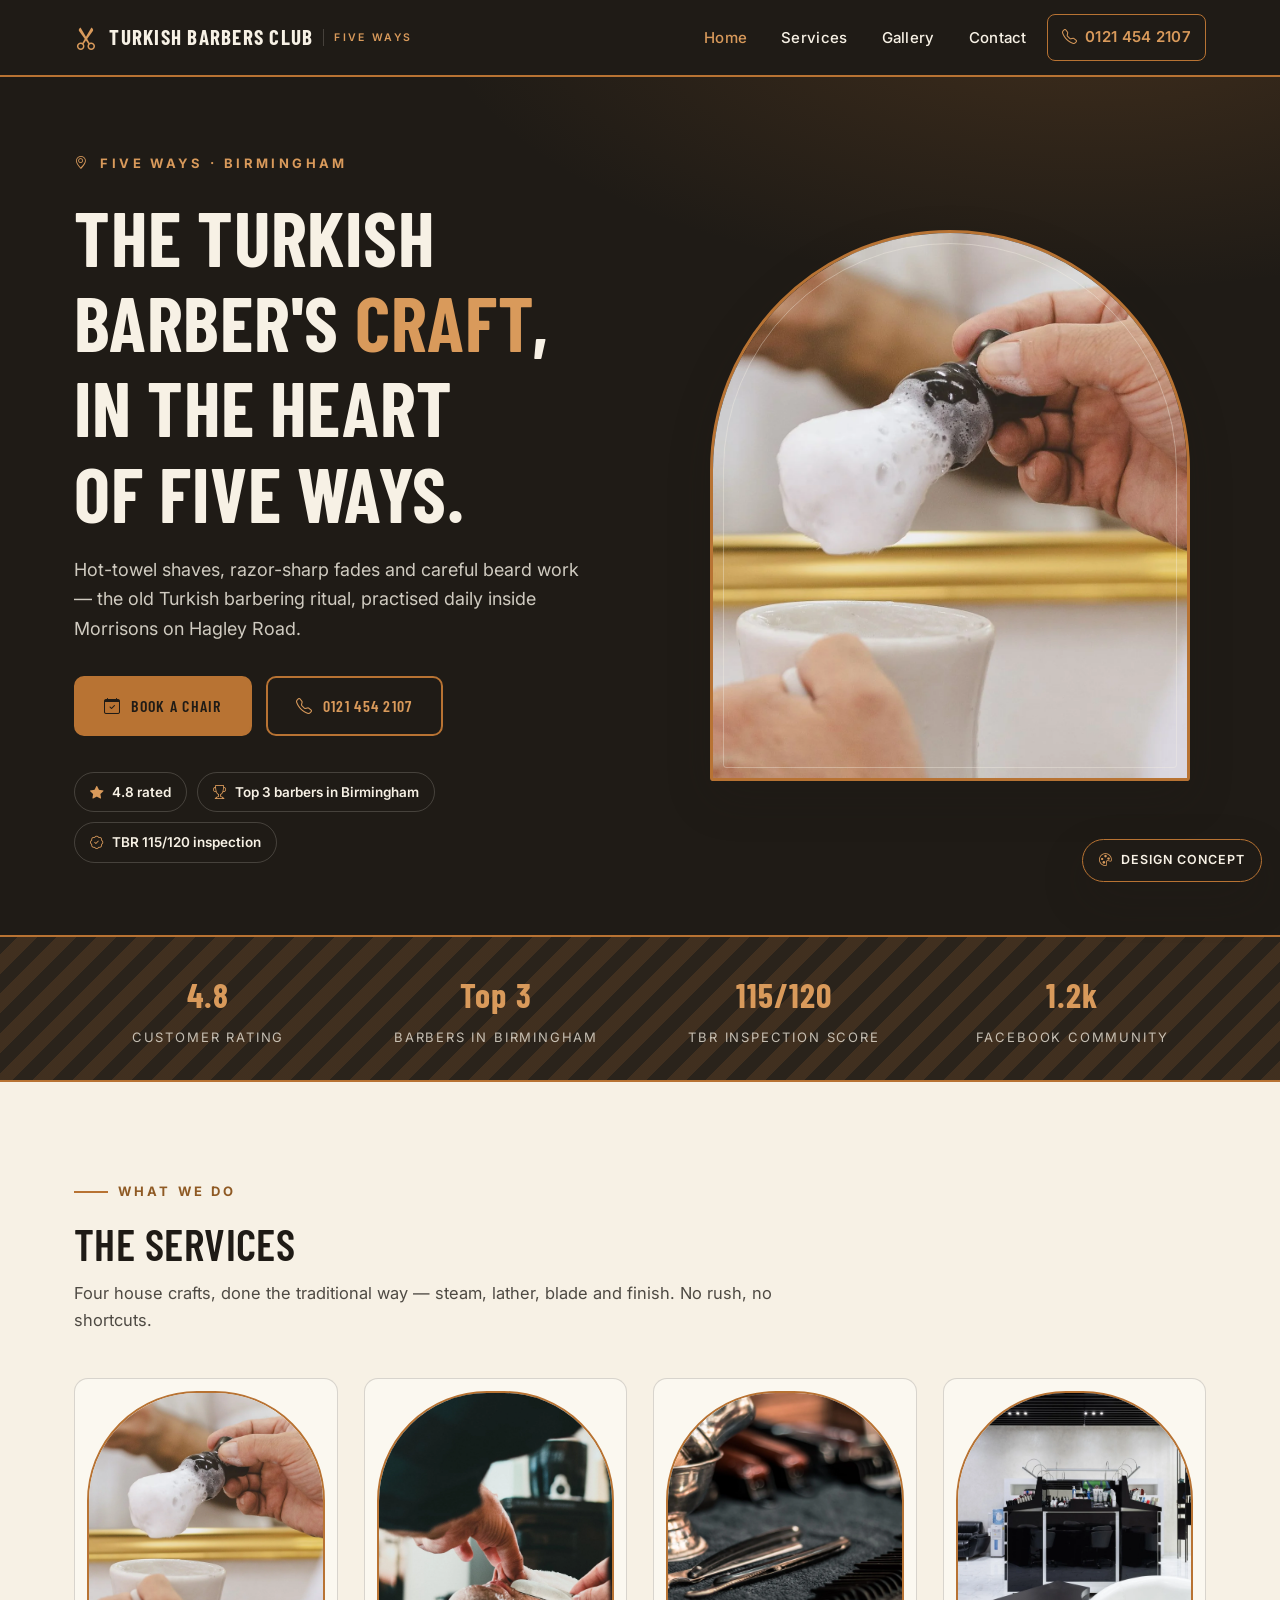
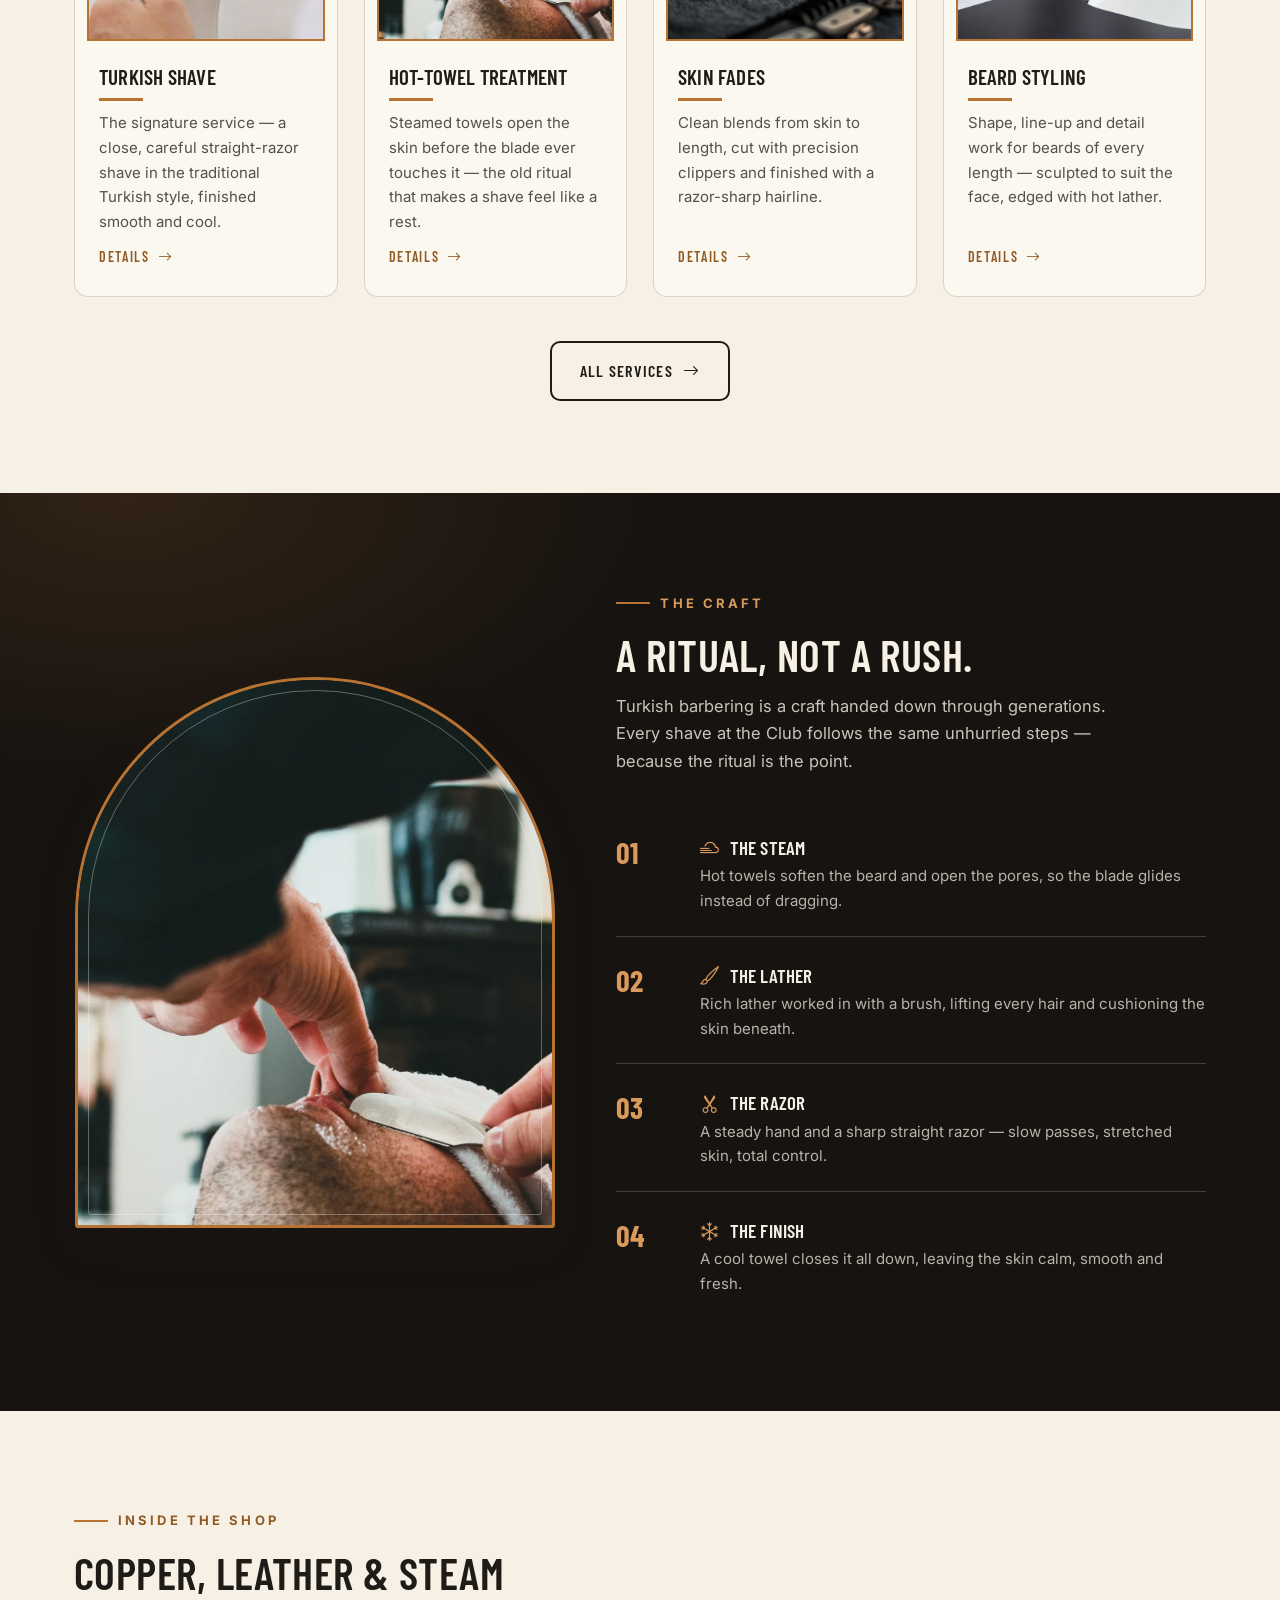
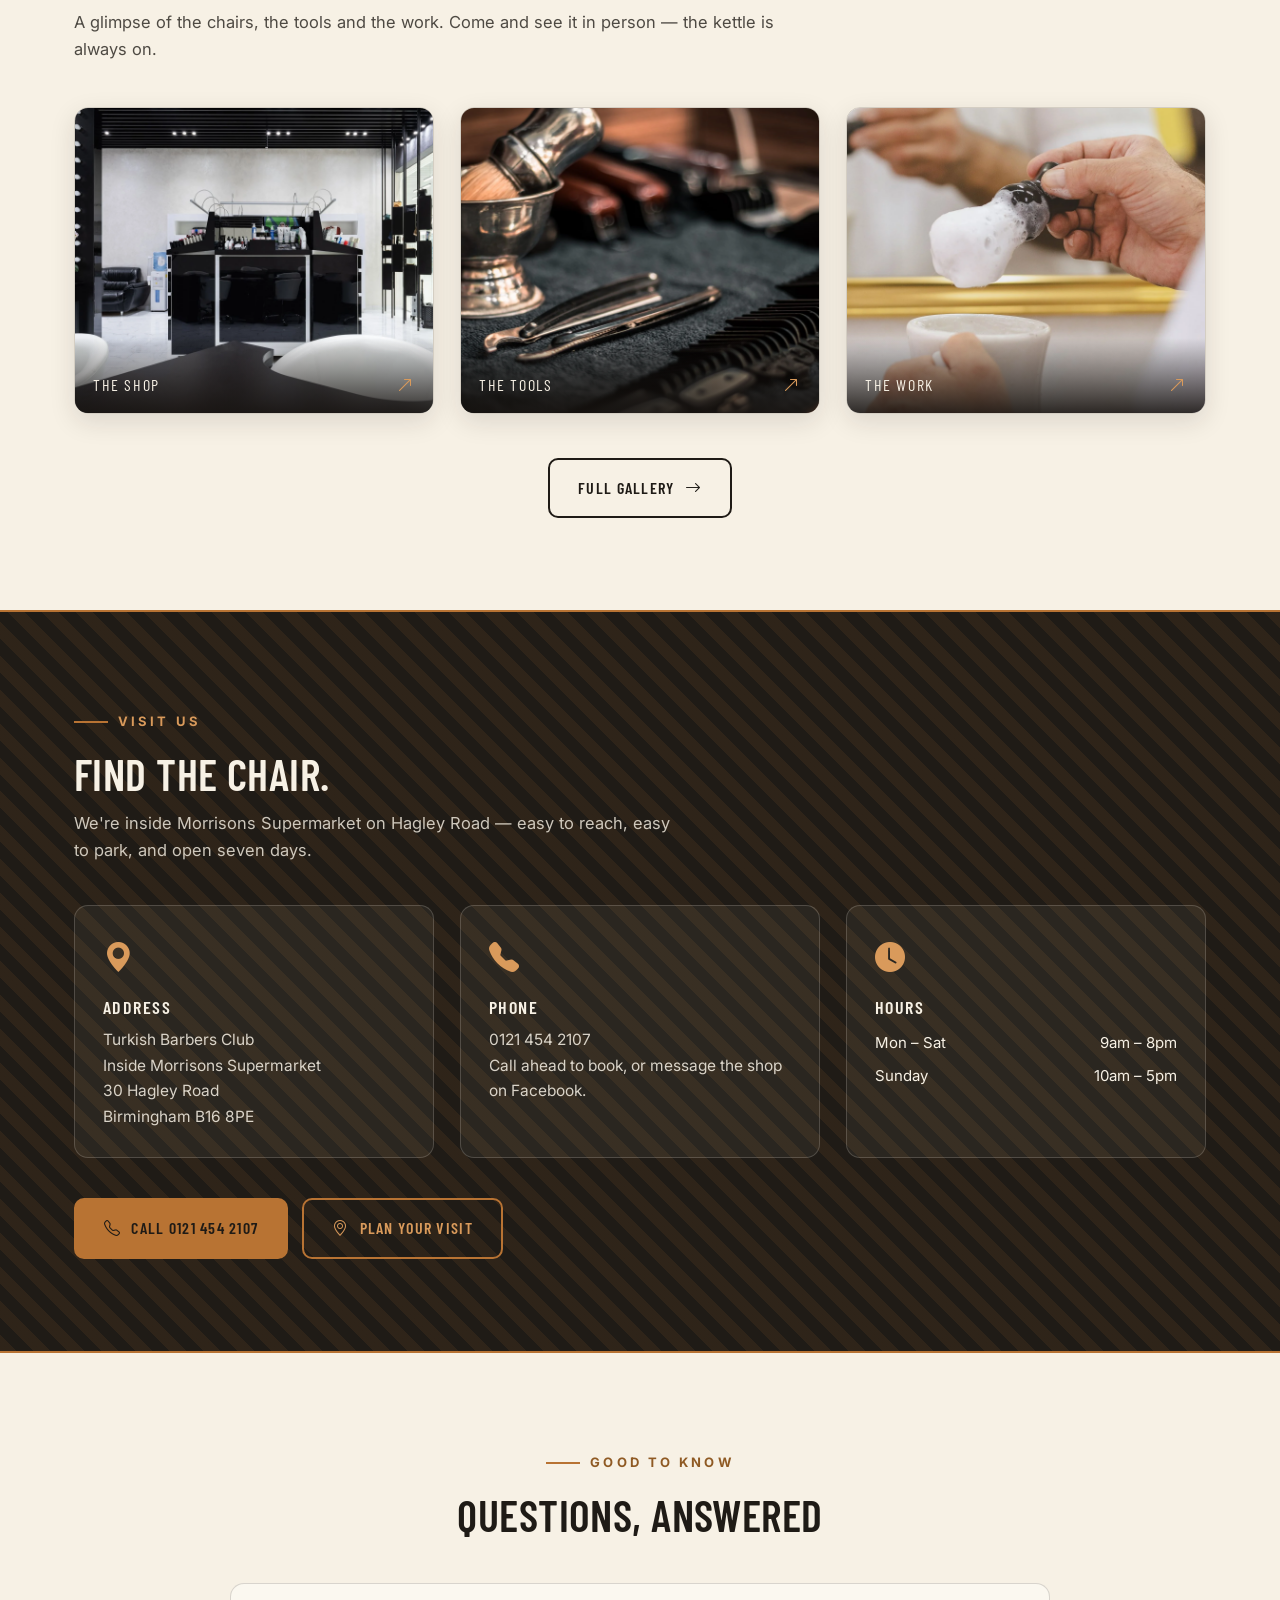
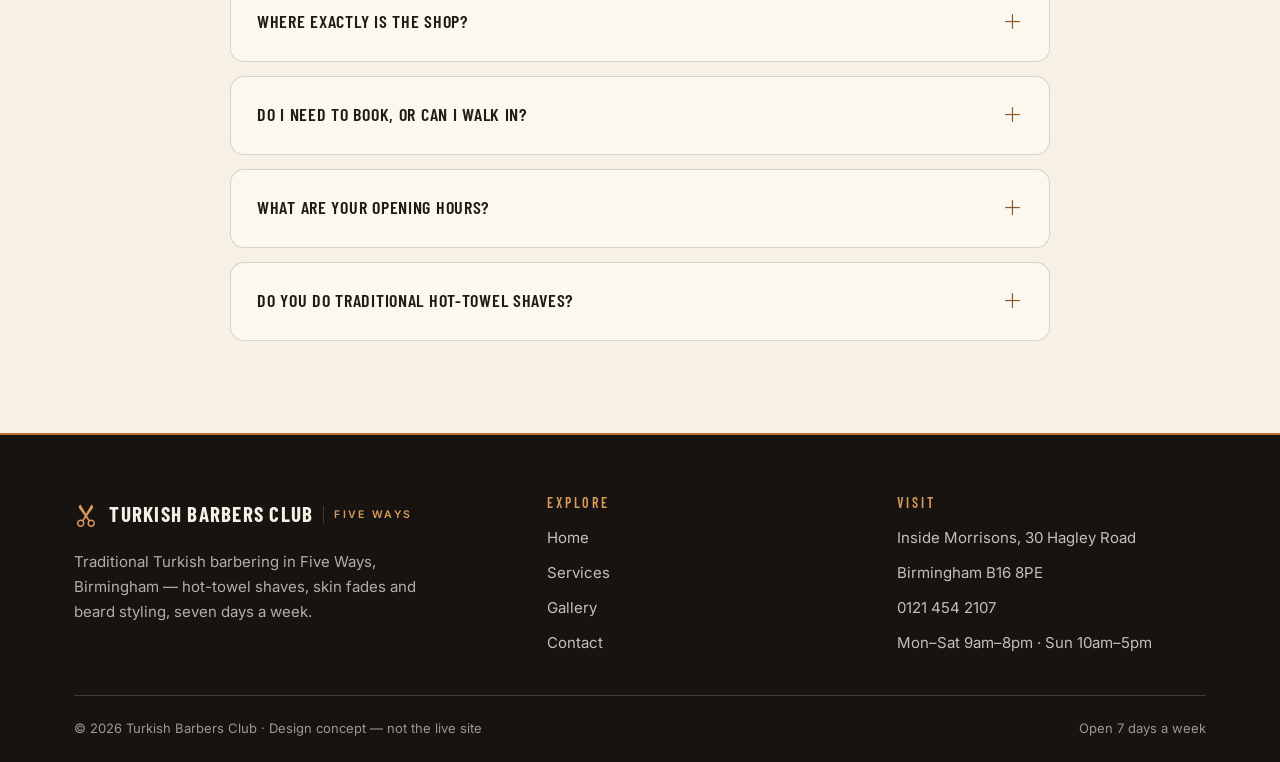
==== commit cdd8040f: "Demo website concept for Turkish Barbers Club Five Ways (Birmingham)" ====
--- a/index.html
+++ b/index.html
@@ -7,7 +7,7 @@
 <meta name="description" content="Turkish Barbers Club, inside Morrisons Supermarket, 30 Hagley Road, Birmingham B16 8PE. Traditional Turkish barbering — hot-towel shaves, skin fades and beard styling. Rated 4.8, top 3 barbers in Birmingham.">
 <link rel="preconnect" href="https://fonts.googleapis.com">
 <link rel="preconnect" href="https://fonts.gstatic.com" crossorigin>
-<link href="https://fonts.googleapis.com/css2?family=Oswald:wght@500;600;700&family=Inter:wght@400;500;600&display=swap" rel="stylesheet">
+<link href="https://fonts.googleapis.com/css2?family=Barlow+Condensed:wght@500;600;700&family=Inter:wght@400;500;600&display=swap" rel="stylesheet">
 <link rel="stylesheet" href="https://cdn.jsdelivr.net/npm/bootstrap-icons@1.11.3/font/bootstrap-icons.min.css">
 <link rel="stylesheet" href="styles.css">
 </head>
--- a/styles.css
+++ b/styles.css
@@ -34,7 +34,7 @@
 img { display: block; max-width: 100%; }
 
 h1, h2, h3, h4 {
-  font-family: 'Oswald', sans-serif;
+  font-family: 'Barlow Condensed', sans-serif;
   font-weight: 600;
   line-height: 1.12;
   letter-spacing: 0.01em;
@@ -87,7 +87,7 @@
   padding-bottom: 14px;
 }
 .brand {
-  font-family: 'Oswald', sans-serif;
+  font-family: 'Barlow Condensed', sans-serif;
   font-weight: 700;
   font-size: 21px;
   letter-spacing: 0.06em;
@@ -157,7 +157,7 @@
   display: inline-flex;
   align-items: center;
   gap: 10px;
-  font-family: 'Oswald', sans-serif;
+  font-family: 'Barlow Condensed', sans-serif;
   font-weight: 600;
   font-size: 16px;
   letter-spacing: 0.08em;
@@ -288,7 +288,7 @@
 }
 .stat b {
   display: block;
-  font-family: 'Oswald', sans-serif;
+  font-family: 'Barlow Condensed', sans-serif;
   font-size: 34px;
   font-weight: 700;
   color: var(--copper-soft);
@@ -321,7 +321,7 @@
 .svc-rule { width: 44px; height: 3px; background: var(--copper); }
 .svc-body p { font-size: 15px; color: rgba(31, 27, 22, 0.76); flex: 1; }
 .svc-link {
-  font-family: 'Oswald', sans-serif;
+  font-family: 'Barlow Condensed', sans-serif;
   font-size: 14px;
   font-weight: 600;
   letter-spacing: 0.12em;
@@ -355,7 +355,7 @@
 }
 .ritual li:last-child { border-bottom: none; }
 .ritual .num {
-  font-family: 'Oswald', sans-serif;
+  font-family: 'Barlow Condensed', sans-serif;
   font-size: 30px;
   font-weight: 700;
   color: var(--copper-soft);
@@ -386,7 +386,7 @@
   padding: 34px 18px 14px;
   background: linear-gradient(transparent, rgba(23, 19, 16, 0.88));
   color: var(--cream);
-  font-family: 'Oswald', sans-serif;
+  font-family: 'Barlow Condensed', sans-serif;
   font-size: 16px;
   letter-spacing: 0.1em;
   text-transform: uppercase;
@@ -435,7 +435,7 @@
   justify-content: space-between;
   gap: 16px;
   padding: 22px 26px;
-  font-family: 'Oswald', sans-serif;
+  font-family: 'Barlow Condensed', sans-serif;
   font-size: 18px;
   font-weight: 600;
   letter-spacing: 0.04em;
@@ -503,7 +503,7 @@
 .gallery-grid figcaption {
   padding: 16px 20px;
   color: var(--cream);
-  font-family: 'Oswald', sans-serif;
+  font-family: 'Barlow Condensed', sans-serif;
   font-size: 15px;
   letter-spacing: 0.1em;
   text-transform: uppercase;
@@ -525,7 +525,7 @@
 .contact-card i.big { font-size: 32px; color: var(--copper-deep); display: block; margin-bottom: 16px; }
 .contact-card h2 { font-size: 20px; margin-bottom: 12px; }
 .contact-card p { font-size: 15.5px; color: rgba(31, 27, 22, 0.78); margin-bottom: 8px; }
-.contact-card a.tel { font-family: 'Oswald', sans-serif; font-size: 24px; font-weight: 700; color: var(--ink); text-decoration: none; letter-spacing: 0.03em; }
+.contact-card a.tel { font-family: 'Barlow Condensed', sans-serif; font-size: 24px; font-weight: 700; color: var(--ink); text-decoration: none; letter-spacing: 0.03em; }
 .contact-card a.tel:hover { color: var(--copper-deep); }
 .hours-table { width: 100%; border-collapse: collapse; font-size: 15.5px; }
 .hours-table td { padding: 10px 4px; border-bottom: 1px solid var(--line); }
@@ -608,3 +608,6 @@
   .hero-cta .btn { width: auto; }
   .ritual li { grid-template-columns: 48px 1fr; gap: 14px; }
 }
+
+/* Typography: Barlow Condensed reads narrower than Oswald — bump hero scale */
+.hero h1 { font-size: clamp(46px, 6.2vw, 76px); font-weight: 700; }
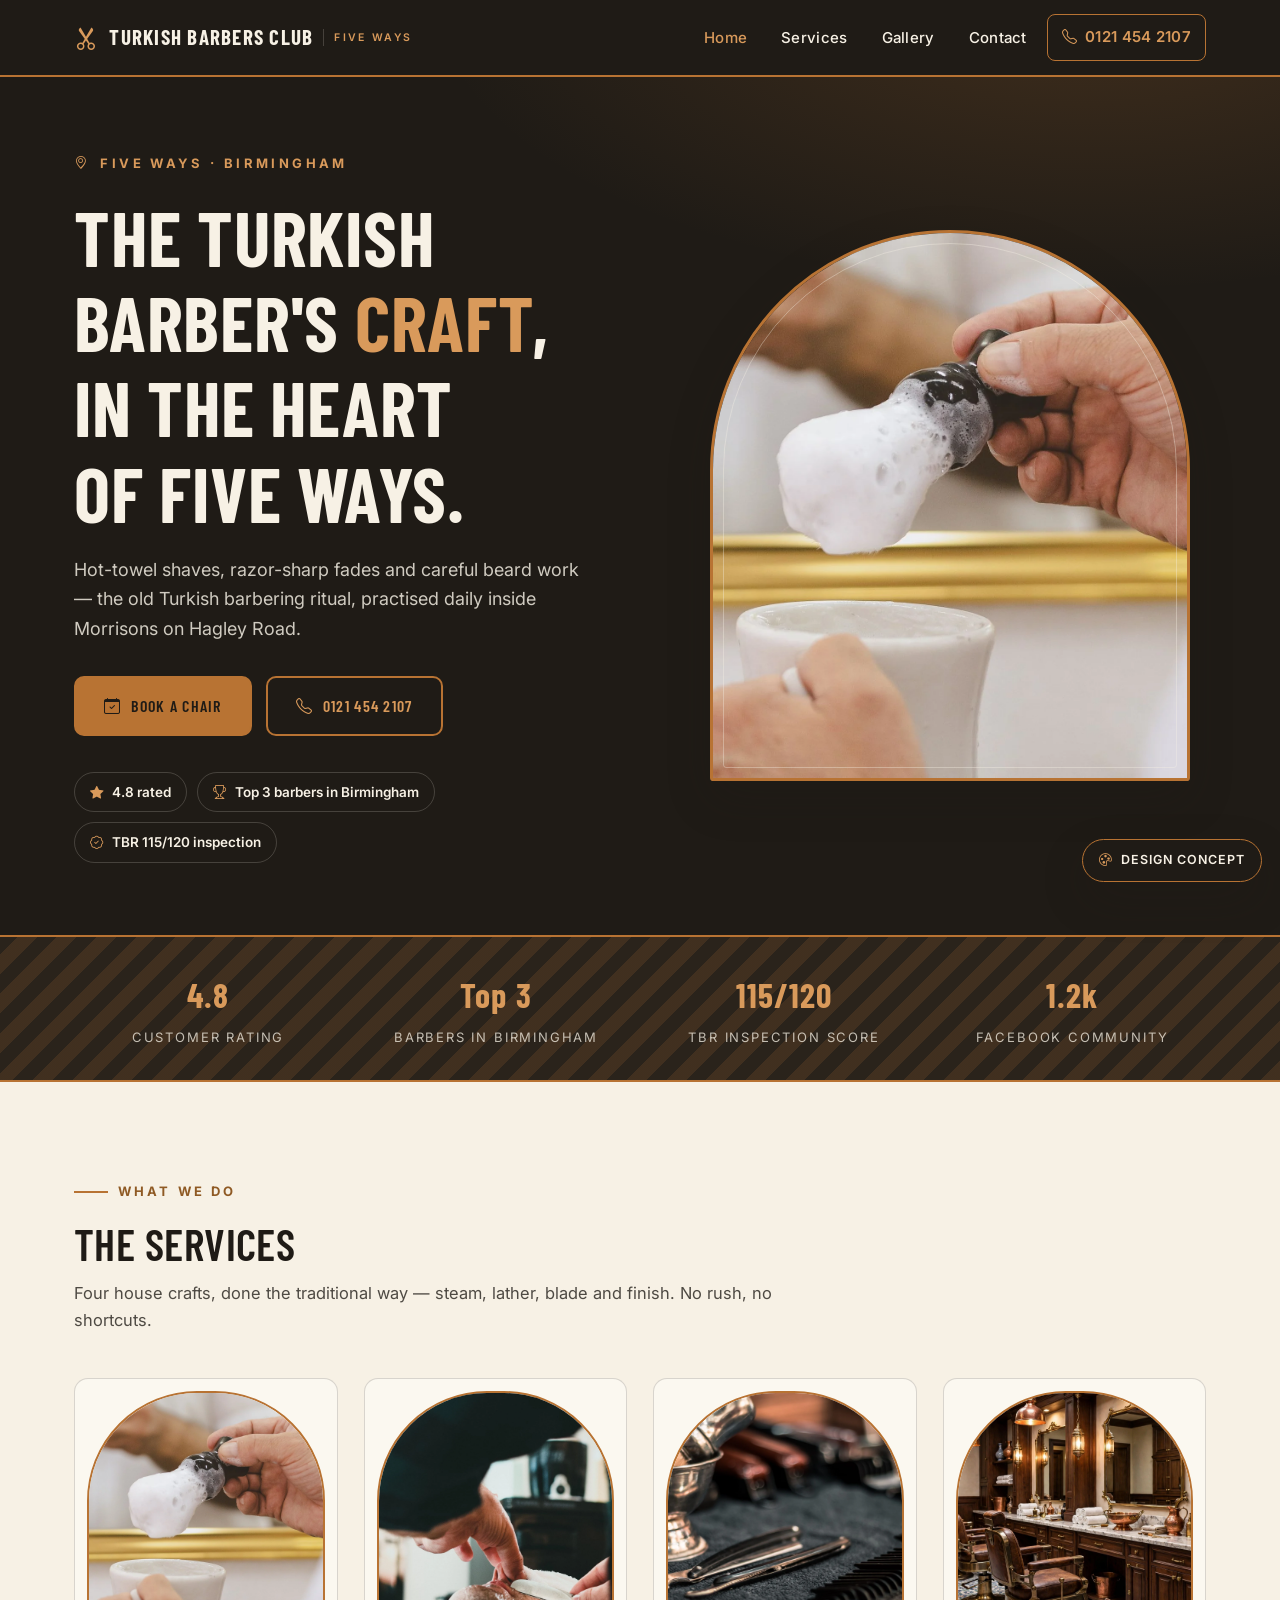
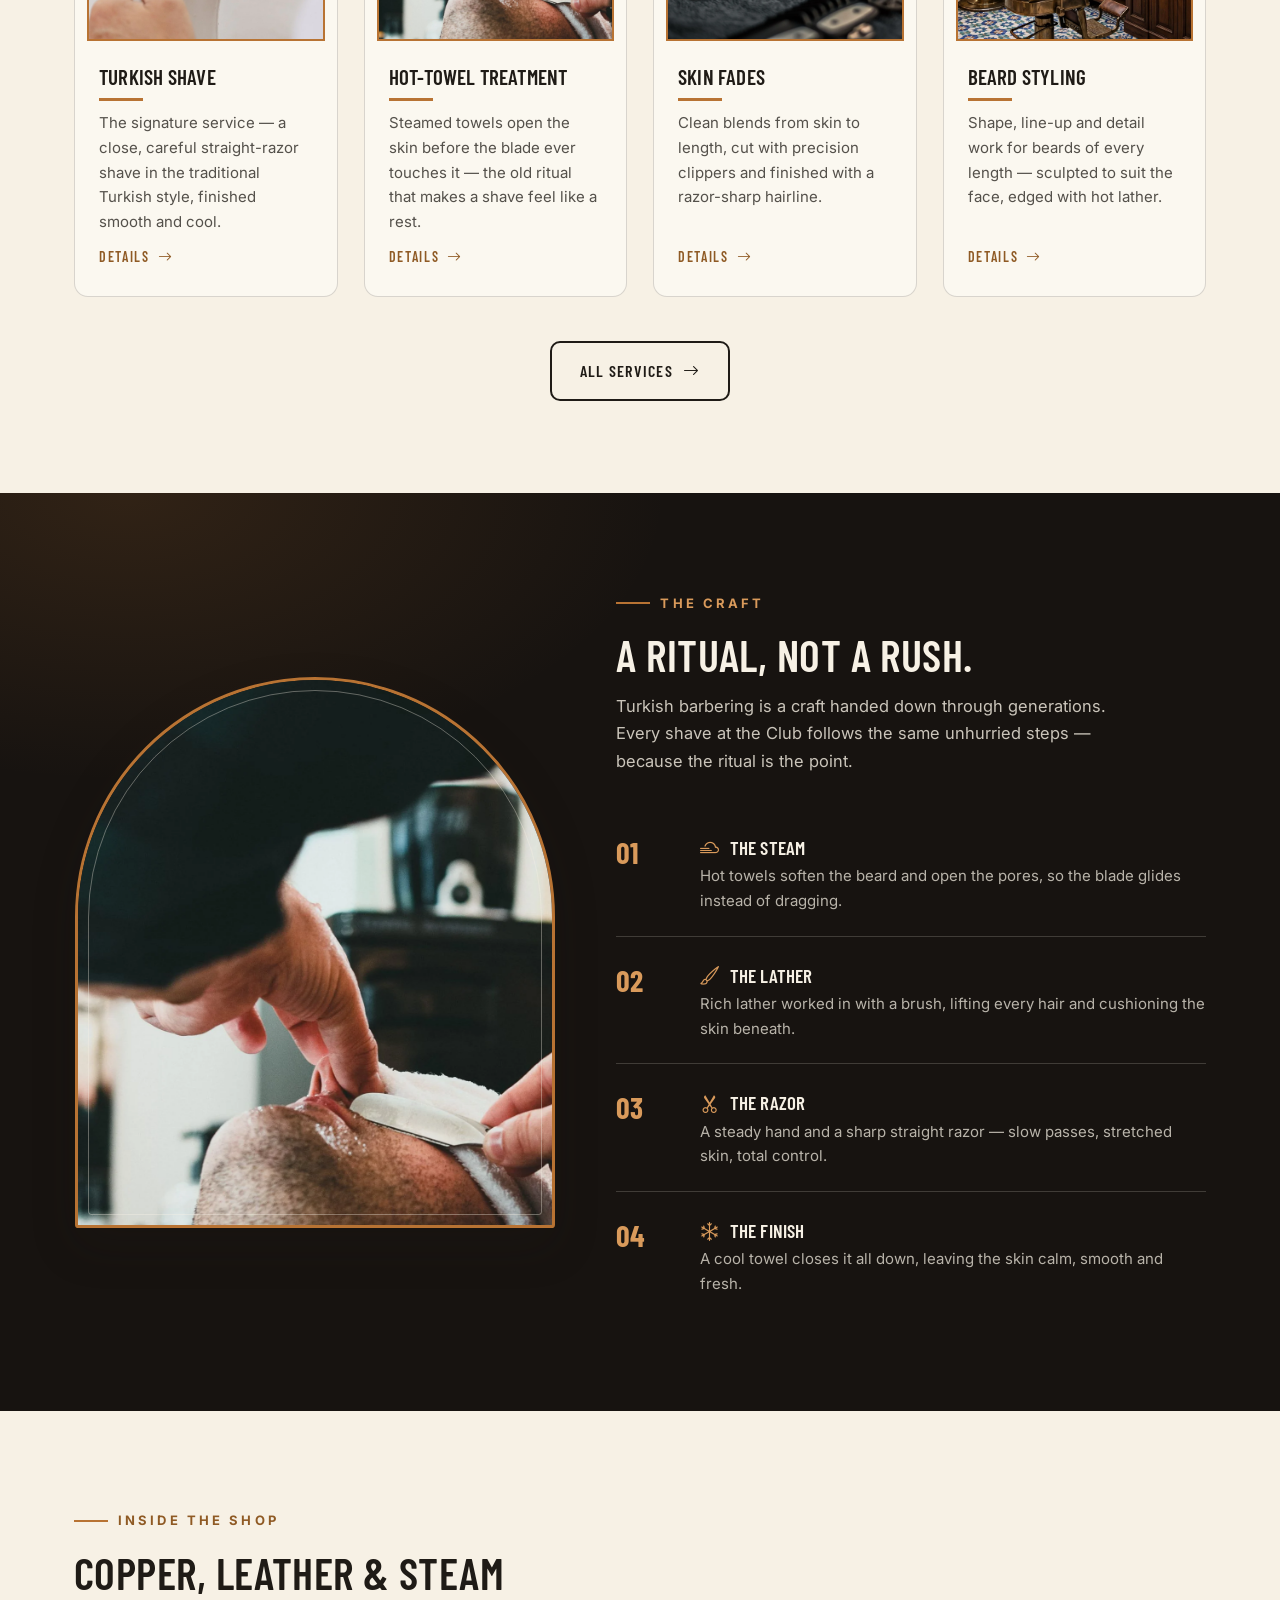
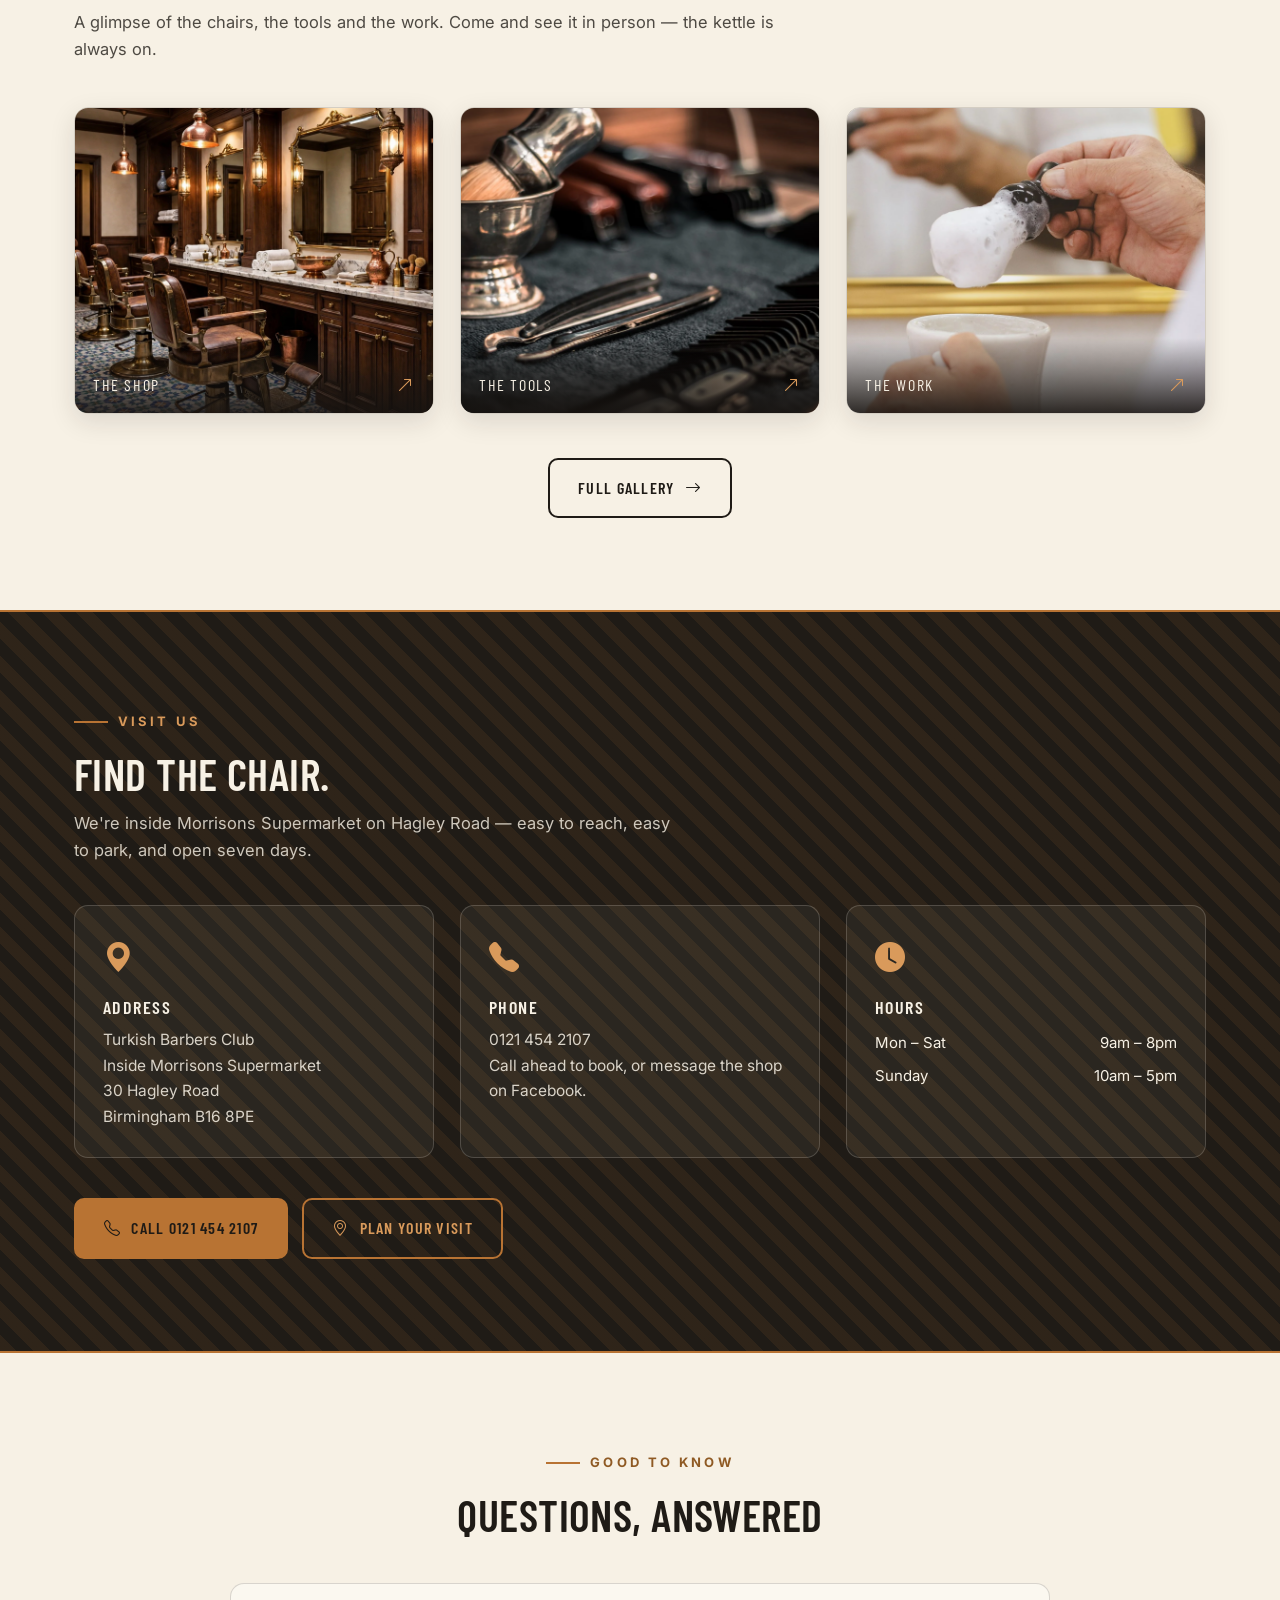
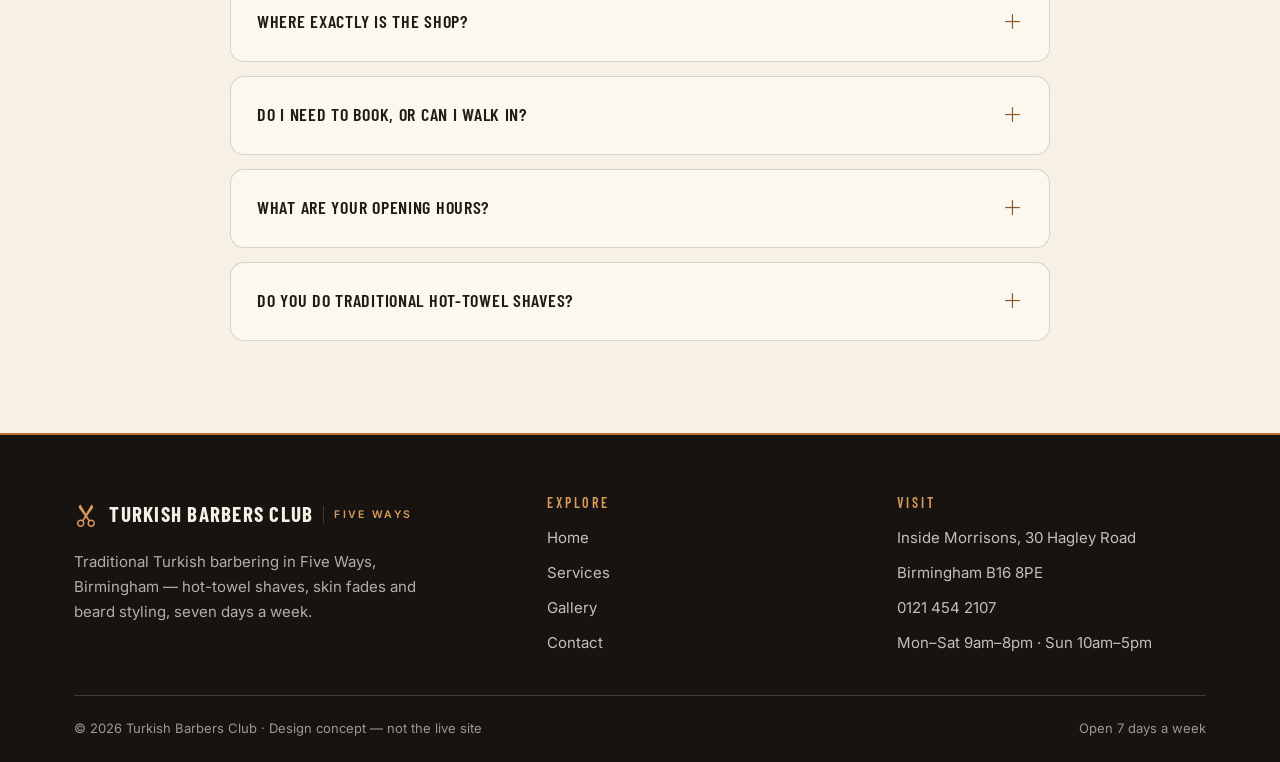
==== commit 9d109935: "Demo website concept for Turkish Barbers Club Five Ways (Birmingham)" ====
--- a/index.html
+++ b/index.html
@@ -8,8 +8,10 @@
 <link rel="preconnect" href="https://fonts.googleapis.com">
 <link rel="preconnect" href="https://fonts.gstatic.com" crossorigin>
 <link href="https://fonts.googleapis.com/css2?family=Barlow+Condensed:wght@500;600;700&family=Inter:wght@400;500;600&display=swap" rel="stylesheet">
-<link rel="stylesheet" href="https://cdn.jsdelivr.net/npm/bootstrap-icons@1.11.3/font/bootstrap-icons.min.css">
+<link rel="stylesheet" href="vendor/bootstrap-icons/bootstrap-icons.min.css">
 <link rel="stylesheet" href="styles.css">
+<link rel="icon" type="image/png" href="favicon.png">
+<link rel="apple-touch-icon" href="apple-touch-icon.png">
 </head>
 <body>
 
